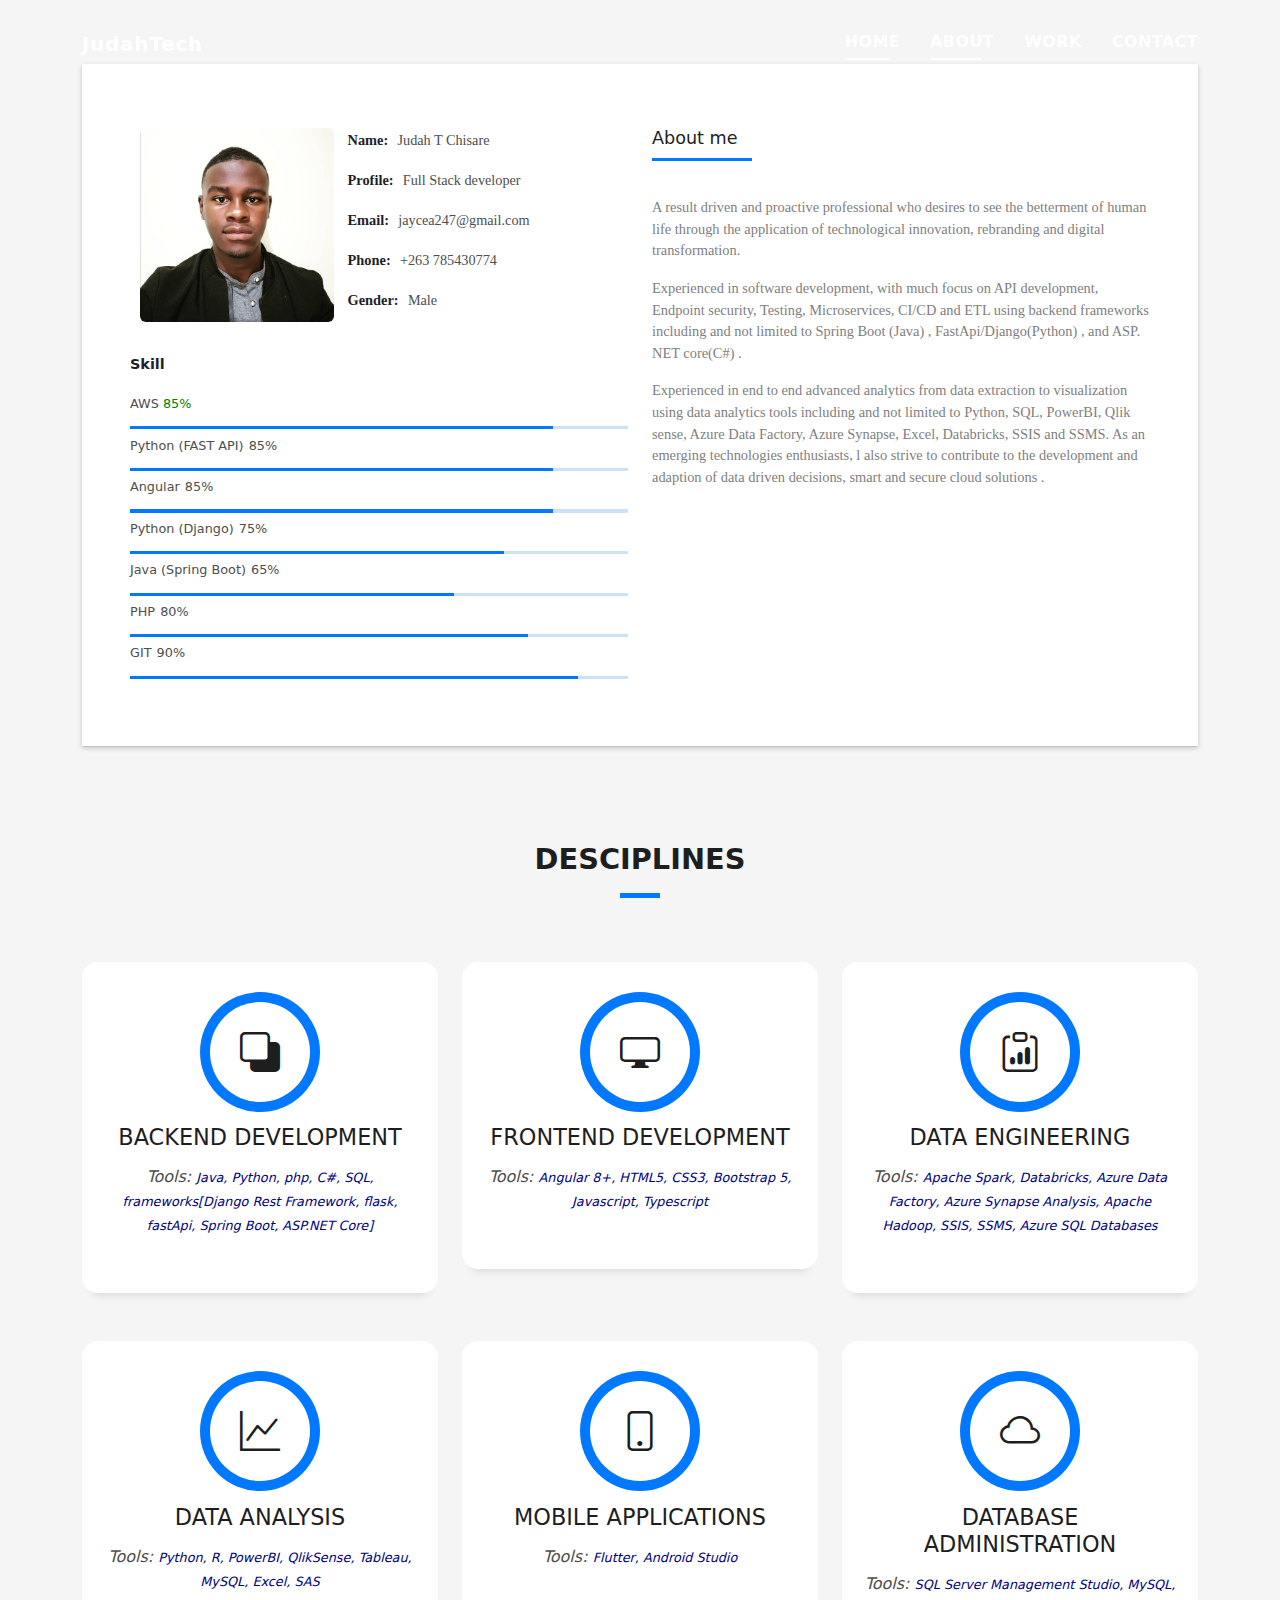
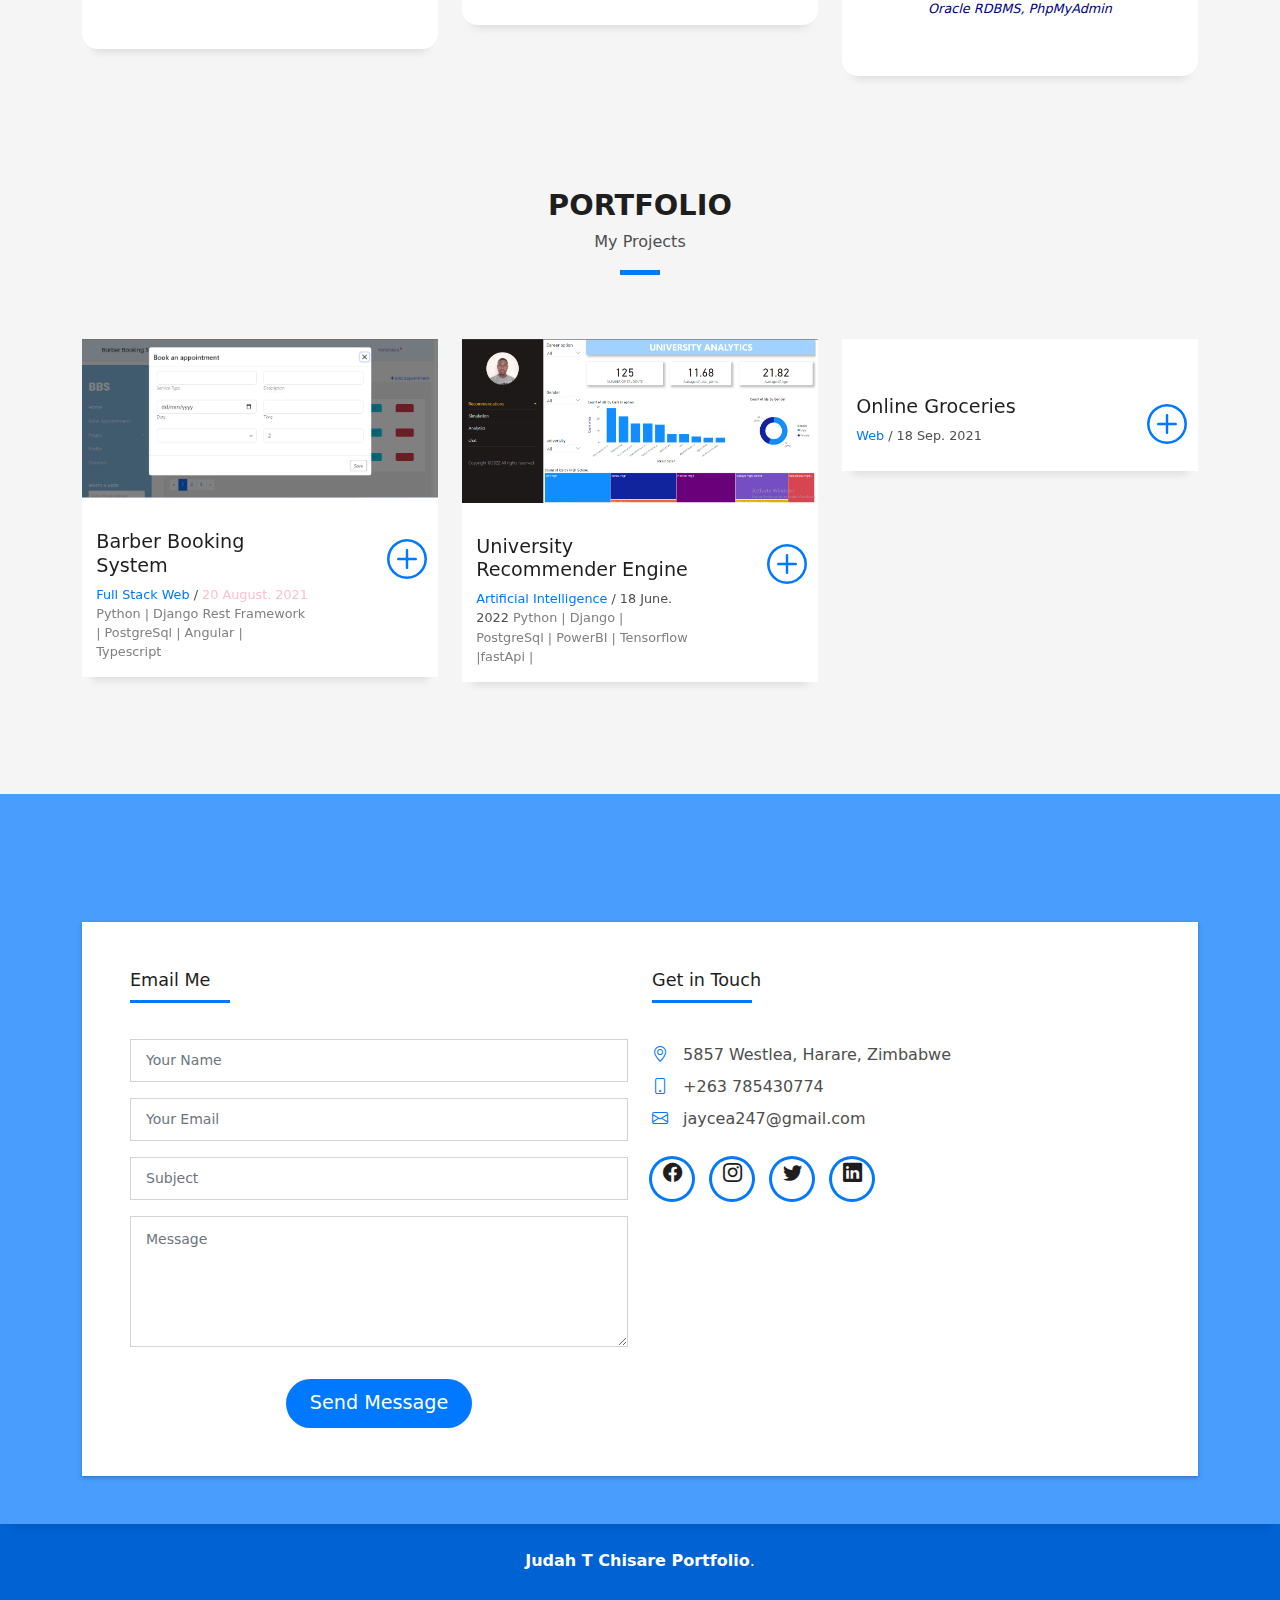
==== index.html @ 1e08be01 "fixed the font sizes" ====
<!DOCTYPE html>
<html lang="en">

<head>
  <meta charset="utf-8">
  <meta content="width=device-width, initial-scale=1.0" name="viewport">

  <title>JUDAH CHISARE DEV PORTFOLIO</title>
  <meta content="" name="description">
  <meta content="" name="keywords">

  <!-- Favicons -->
  <link href="assets/img/juloh.jpg" rel="icon">
  <link href="assets/img/juloh.jpg" rel="apple-touch-icon">

  <!-- Vendor CSS Files -->
  <link href="assets/vendor/bootstrap/css/bootstrap.min.css" rel="stylesheet">
  <link href="assets/vendor/bootstrap-icons/bootstrap-icons.css" rel="stylesheet">
  <link href="assets/vendor/glightbox/css/glightbox.min.css" rel="stylesheet">
  <link href="assets/vendor/swiper/swiper-bundle.min.css" rel="stylesheet">

  <!-- Template Main CSS File -->
  <link href="assets/css/style.css" rel="stylesheet">


</head>

<body>

  <!-- ======= Header ======= -->
  <header id="header" class="fixed-top">
    <div class="container d-flex align-items-center justify-content-between">

      <h3 class="logo"><a href="index.html" style="font-size:70%;">JudahTech</a></h3>
      <!-- Uncomment below if you prefer to use an image logo -->
      <!-- <a href="index.html" class="logo"><img src="assets/img/logo.png" alt="" class="img-fluid"></a>-->

      <nav id="navbar" class="navbar">
        <ul>
          <li><a class="nav-link scrollto active" href="#hero">Home</a></li>
          <li><a class="nav-link scrollto" href="#about">About</a></li>
          <li><a class="nav-link scrollto " href="#work">Work</a></li>
          <li><a class="nav-link scrollto" href="#contact">Contact</a></li>
        </ul>
        <i class="bi bi-list mobile-nav-toggle"></i>
      </nav><!-- .navbar -->

    </div>
  </header><!-- End Header -->

  <!-- ======= Hero Section ======= -->


  <main id="main">

    <!-- ======= About Section ======= -->
    <section id="about" class="about-mf sect-pt4 route">
      <div class="container">
        <div class="row">
          <div class="col-sm-12">
            <div class="box-shadow-full">
              <div class="row">
                <div class="col-md-6">
                  <div class="row">
                    <div class="col-sm-6 col-md-5">
                      <div class="about-img">
                        <img src="assets/img/juloh.jpg" class="img-fluid rounded b-shadow-a" alt="">
                      </div>
                    </div>
                    <div class="col-sm-6 col-md-7">
                      <div class="about-info" style="font-family: ui-serif">
                        <p><span class="title-s">Name: </span> <span class="contact-details">Judah T Chisare</span></p>
                        <p><span class="title-s">Profile: </span> <span class="contact-details">Full Stack
                            developer</span></p>
                        <p><span class="title-s">Email: </span> <span class="contact-details">jaycea247@gmail.com</span>
                        </p>
                        <p><span class="title-s">Phone: </span> <span class="contact-details">+263 785430774</span></p>
                        <p><span class="title-s">Gender: </span> <span class="contact-details">Male</span></p>
                      </div>
                    </div>
                  </div>
                  <div class="skill-mf">
                    <p class="title-s">Skill</p>
                    <span class="skills-text">AWS </span> <span class="pull-right skills-text" style="color: green;">
                      85%</span>
                    <div class="progress">

                      <div class="progress-bar" role="progressbar" style="width: 85%" aria-valuenow="85"
                        aria-valuemin="0" aria-valuemax="100"></div>
                    </div>
                    <span class="skills-text">Python (FAST API)</span> <span class=" pull-right skills-text">85%</span>
                    <div class="progress">
                      <div class="progress-bar" role="progressbar" style="width: 85%" aria-valuenow="85"
                        aria-valuemin="0" aria-valuemax="100"></div>
                    </div>


                    <span class="skills-text">Angular</span> <span class=" pull-right skills-text">85%</span>
                    <div class="progress">
                      <div class="progress-bar" role="progressbar" style="width: 85%" aria-valuenow="85"
                        aria-valuemin="0" aria-valuemax="100"></div>
                    </div>

                    <span class="skills-text">Python (Django)</span> <span class=" pull-right skills-text">75%</span>
                    <div class="progress">
                      <div class="progress-bar" role="progressbar" style="width: 75%" aria-valuenow="75"
                        aria-valuemin="0" aria-valuemax="100"></div>
                    </div>

                    <span class="skills-text">Java (Spring Boot)</span> <span class=" pull-right skills-text">65%</span>
                    <div class="progress">
                      <div class="progress-bar" role="progressbar" style="width: 65%" aria-valuenow="65"
                        aria-valuemin="0" aria-valuemax="100"></div>
                    </div>
                    <span class="skills-text">PHP</span> <span class=" pull-right skills-text">80%</span>
                    <div class="progress">
                      <div class="progress-bar" role="progressbar" style="width: 80%" aria-valuenow="80"
                        aria-valuemin="0" aria-valuemax="100"></div>
                    </div>
                    <span class="skills-text">GIT</span> <span class=" pull-right skills-text">90%</span>
                    <div class="progress">
                      <div class="progress-bar" role="progressbar" style="width: 90%" aria-valuenow="90"
                        aria-valuemin="0" aria-valuemax="100"></div>
                    </div>
                  </div>
                </div>
                <div class="col-md-6">
                  <div class="about-me pt-4 pt-md-0">
                    <div class="title-box-2">
                      <h5 class="title-left">
                        About me
                      </h5>
                    </div>
                    <p class="lead" style="font-family: ui-serif;font-size:90%;color:gray">
                      A result driven and proactive professional who desires to see the betterment of human life through
                      the application of technological innovation, rebranding and digital transformation.

                    </p>
                    <p class="lead" style="font-family: ui-serif;font-size:90%;color:gray">
                      Experienced in software development, with much focus on API development, Endpoint security,
                      Testing, Microservices, CI/CD and ETL using backend frameworks including and not limited
                      to Spring Boot (Java) , FastApi/Django(Python) , and ASP. NET core(C#) .

                    </p>
                    <p class="lead" style="font-family: ui-serif;font-size:90%;color:gray">
                      Experienced in end to end advanced analytics from data extraction to visualization using data
                      analytics tools including and not limited to Python, SQL, PowerBI, Qlik sense, Azure Data Factory,
                      Azure Synapse, Excel, Databricks, SSIS and SSMS.
                      As an emerging technologies enthusiasts, l also strive to contribute to the development and
                      adaption of data driven decisions, smart and secure cloud solutions .

                    </p>
                  </div>
                </div>
              </div>
            </div>
          </div>
        </div>
      </div>
    </section><!-- End About Section -->

    <!-- ======= Services Section ======= -->
    <section id="services" class="services-mf pt-5 route">
      <div class="container">
        <div class="row">
          <div class="col-sm-12">
            <div class="title-box text-center">
              <h3 class="title-a" style="font-size:180%">
                Desciplines
              </h3>
              <p class="subtitle-a">

              </p>
              <div class="line-mf"></div>
            </div>
          </div>
        </div>
        <div class="row">
          <div class="col-md-4">
            <div class="service-box">
              <div class="service-ico">
                <span class="ico-circle"><i class="bi bi-back"></i></span>
              </div>
              <div class="service-content">
                <h2 class="s-title">Backend Development</h2>
                <p class="s-description text-center">

                  <i>Tools: <span style="color:navy;font-size:80%">Java, Python, php, C#, SQL, frameworks[Django Rest
                      Framework, flask, fastApi, Spring Boot, ASP.NET Core]</span></i>
                </p>
              </div>
            </div>
          </div>
          <div class="col-md-4">
            <div class="service-box">
              <div class="service-ico">
                <span class="ico-circle"><i class="bi bi-display"></i></span>
              </div>
              <div class="service-content">
                <h2 class="s-title">Frontend Development</h2>
                <p class="s-description text-center">

                  <i>Tools: <span style="color:navy;font-size:80%">Angular 8+, HTML5, CSS3, Bootstrap 5, Javascript,
                      Typescript</span></i>
                </p>
              </div>
            </div>
          </div>
          <div class="col-md-4">
            <div class="service-box">
              <div class="service-ico">
                <span class="ico-circle"><i class="bi bi-clipboard-data"></i></span>
              </div>
              <div class="service-content">
                <h2 class="s-title">Data Engineering</h2>
                <p class="s-description text-center">
                  <i>Tools: <span style="color:navy;font-size:80%">Apache Spark, Databricks, Azure Data Factory, Azure
                      Synapse Analysis, Apache Hadoop, SSIS, SSMS, Azure SQL Databases</span></i>
                </p>
              </div>
            </div>
          </div>
          <div class="col-md-4">
            <div class="service-box">
              <div class="service-ico">
                <span class="ico-circle"><i class="bi bi-graph-up"></i></span>
              </div>
              <div class="service-content">
                <h2 class="s-title">Data Analysis</h2>
                <p class="s-description text-center">
                  <i>Tools: <span style="color:navy;font-size:80%">Python, R, PowerBI, QlikSense, Tableau, MySQL, Excel,
                      SAS </span></i>
                </p>
              </div>
            </div>
          </div>
          <div class="col-md-4">
            <div class="service-box">
              <div class="service-ico">
                <span class="ico-circle"><i class="bi bi-phone"></i></span>
              </div>
              <div class="service-content">
                <h2 class="s-title">Mobile Applications</h2>
                <p class="s-description text-center">

                  <i>Tools: <span style="color:navy;font-size:80%">Flutter, Android Studio</span></i>

                </p>
              </div>
            </div>
          </div>
          <div class="col-md-4">
            <div class="service-box">
              <div class="service-ico">
                <span class="ico-circle"><i class="bi bi-cloud"></i></span>
              </div>
              <div class="service-content">
                <h2 class="s-title">Database Administration</h2>
                <p class="s-description text-center">

                  <i>Tools: <span style="color:navy;font-size:80%">SQL Server Management Studio, MySQL, Oracle RDBMS,
                      PhpMyAdmin</span></i>

                </p>
              </div>
            </div>
          </div>
        </div>
      </div>
    </section><!-- End Services Section -->

    <!-- ======= Counter Section ======= -->
    <!-- ======= Portfolio Section ======= -->
    <section id="work" class="portfolio-mf sect-pt4 route">
      <div class="container">
        <div class="row">
          <div class="col-sm-12">
            <div class="title-box text-center">
              <h3 class="title-a" style="font-size:180%">
                Portfolio
              </h3>
              <p class="subtitle-a">
                My Projects
              </p>
              <div class="line-mf"></div>
            </div>
          </div>
        </div>
        <div class="row">
          <div class="col-md-4">
            <div class="work-box">
              <a href="assets/img/bbs1.PNG" data-gallery="portfolioGallery" class="portfolio-lightbox">
                <div class="work-img">
                  <img src="assets/img/bbs1.PNG" alt="" class="img-fluid">
                </div>
              </a>
              <div class="work-content">
                <div class="row">
                  <div class="col-sm-8">
                    <h4 class="w-title">Barber Booking System</h4>
                    <div class="w-more">
                      <span class="w-ctegory">Full Stack Web </span> / <span class="w-date" style="color:pink">20
                        August. 2021</span>
                    </div>

                    <div class="w-more">
                      <span class="w-ctegory" style="color:gray">Python | Django Rest Framework | PostgreSql | Angular |
                        Typescript</span>
                    </div>
                  </div>
                  <div class="col-sm-4">
                    <div class="w-like">
                      <a href="https://barberbooking-zw.herokuapp.com/customers/login"> <span
                          class="bi bi-plus-circle"></span></a>
                    </div>
                  </div>
                </div>
              </div>
            </div>
          </div>
          <div class="col-md-4">
            <div class="work-box">
              <a href="assets/img/one.PNG" data-gallery="portfolioGallery" class="portfolio-lightbox">
                <div class="work-img">
                  <img src="assets/img/one.PNG" alt="" class="img-fluid">
                </div>
              </a>
              <div class="work-content">
                <div class="row">
                  <div class="col-sm-8">
                    <h4 class="w-title">University Recommender Engine</h4>
                    <div class="w-more">
                      <span class="w-ctegory">Artificial Intelligence</span> / <span class="w-date">18 June. 2022</span>
                      <span class="w-ctegory" style="color:gray">Python | Django | PostgreSql | PowerBI | Tensorflow
                        |fastApi |</span>
                    </div>
                  </div>
                  <div class="col-sm-4">
                    <div class="w-like">
                      <a href=""> <span class="bi bi-plus-circle"></span></a>
                    </div>
                  </div>
                </div>
              </div>
            </div>
          </div>
          <div class="col-md-4">
            <div class="work-box">
              <a href="assets/img/" data-gallery="portfolioGallery" class="portfolio-lightbox">
                <div class="work-img">
                  <img src="assets/img/" alt="" class="img-fluid">
                </div>
              </a>
              <div class="work-content">
                <div class="row">
                  <div class="col-sm-8">
                    <h4 class="w-title">Online Groceries</h4>
                    <div class="w-more">
                      <span class="w-ctegory">Web </span> / <span class="w-date">18 Sep. 2021</span>
                    </div>
                  </div>
                  <div class="col-sm-4">
                    <div class="w-like">
                      <a href=""> <span class="bi bi-plus-circle"></span></a>
                    </div>
                  </div>
                </div>
              </div>
            </div>
          </div>

        </div>
      </div>
      </div>
      </div>

      </div>
      </div>
    </section><!-- End Portfolio Section -->

    <!-- ======= Testimonials Section ======= -->
    <!-- End testimonial item -->
    </div>
    <div class="swiper-pagination"></div>
    </div>

    <!-- <div id="testimonial-mf" class="owl-carousel owl-theme">

        </div> -->
    </div>
    </div>
    </div>
    </div><!-- End Testimonials Section -->

    <!-- ======= Blog Section ======= -->

    <!-- End Blog Section -->

    <!-- ======= Contact Section ======= -->
    <section id="contact" class="paralax-mf footer-paralax bg-image sect-mt4 route"
      style="background-image: url(assets/img/overlay-bg.jpg)">
      <div class="overlay-mf"></div>
      <div class="container">
        <div class="row">
          <div class="col-sm-12">
            <div class="contact-mf">
              <div id="contact" class="box-shadow-full">
                <div class="row">
                  <div class="col-md-6">
                    <div class="title-box-2">
                      <h5 class="title-left">
                        Email Me
                      </h5>
                    </div>
                    <div>
                      <form action="forms/contact.php" method="post" role="form" class="php-email-form">
                        <div class="row">
                          <div class="col-md-12 mb-3">
                            <div class="form-group">
                              <input type="text" name="name" class="form-control" id="name" placeholder="Your Name"
                                required>
                            </div>
                          </div>
                          <div class="col-md-12 mb-3">
                            <div class="form-group">
                              <input type="email" class="form-control" name="email" id="email" placeholder="Your Email"
                                required>
                            </div>
                          </div>
                          <div class="col-md-12 mb-3">
                            <div class="form-group">
                              <input type="text" class="form-control" name="subject" id="subject" placeholder="Subject"
                                required>
                            </div>
                          </div>
                          <div class="col-md-12">
                            <div class="form-group">
                              <textarea class="form-control" name="message" rows="5" placeholder="Message"
                                required></textarea>
                            </div>
                          </div>
                          <div class="col-md-12 text-center my-3">
                            <div class="loading">Loading</div>
                            <div class="error-message"></div>
                            <div class="sent-message">Your message has been sent. Thank you!</div>
                          </div>
                          <div class="col-md-12 text-center">
                            <button type="submit" class="button button-a button-big button-rouded">Send Message</button>
                          </div>
                        </div>
                      </form>
                    </div>
                  </div>
                  <div class="col-md-6">
                    <div class="title-box-2 pt-4 pt-md-0">
                      <h5 class="title-left">
                        Get in Touch
                      </h5>
                    </div>
                    <div class="more-info">
                      <p class="lead">

                      </p>
                      <ul class="list-ico">
                        <li><span class="bi bi-geo-alt"></span> 5857 Westlea, Harare, Zimbabwe</li>
                        <li><span class="bi bi-phone"></span> +263 785430774</li>
                        <li><span class="bi bi-envelope"></span> jaycea247@gmail.com</li>
                      </ul>
                    </div>
                    <div class="socials">
                      <ul>
                        <li><a href=""><span class="ico-circle"><i class="bi bi-facebook"></i></span></a></li>
                        <li><a href=""><span class="ico-circle"><i class="bi bi-instagram"></i></span></a></li>
                        <li><a href=""><span class="ico-circle"><i class="bi bi-twitter"></i></span></a></li>
                        <li><a href=""><span class="ico-circle"><i class="bi bi-linkedin"></i></span></a></li>
                      </ul>
                    </div>
                  </div>
                </div>
              </div>
            </div>
          </div>
        </div>
      </div>
    </section><!-- End Contact Section -->

  </main><!-- End #main -->

  <!-- ======= Footer ======= -->
  <footer>
    <div class="container">
      <div class="row">
        <div class="col-sm-12">
          <div class="copyright-box">
            <p class="copyright"> <strong>Judah T Chisare Portfolio</strong>.</p>

          </div>
        </div>
      </div>
    </div>
  </footer><!-- End  Footer -->

  <div id="preloader"></div>
  <a href="#" class="back-to-top d-flex align-items-center justify-content-center"><i
      class="bi bi-arrow-up-short"></i></a>

  <!-- Vendor JS Files -->
  <script src="assets/vendor/purecounter/purecounter_vanilla.js"></script>
  <script src="assets/vendor/bootstrap/js/bootstrap.bundle.min.js"></script>
  <script src="assets/vendor/glightbox/js/glightbox.min.js"></script>
  <script src="assets/vendor/swiper/swiper-bundle.min.js"></script>
  <script src="assets/vendor/typed.js/typed.min.js"></script>
  <script src="assets/vendor/php-email-form/validate.js"></script>

  <!-- Template Main JS File -->
  <script src="assets/js/main.js"></script>

</body>

</html>
---- assets/css/style.css ----
/**
* Template Name: DevFolio - v4.8.1
* Template URL: https://bootstrapmade.com/devfolio-bootstrap-portfolio-html-template/
* Author: BootstrapMade.com
* License: https://bootstrapmade.com/license/
*/

/*--------------------------------------------------------------
# General
--------------------------------------------------------------*/
body {
  background-color: #f5f5f5;
  color: #4e4e4e;
}

h1,
h2,
h3,
h4,
h5,
h6 {
  color: #1e1e1e;
}

a {
  color: #1e1e1e;
  text-decoration: none;
  transition: all 0.5s ease-in-out;
}

a:hover {
  color: #0078ff;
  text-decoration: none;
  transition: all 0.5s ease-in-out;
}

.p-r {
  position: relative;
}

.color-a {
  text-decoration: none;
  color: #0078ff;
}

.color-d {
  color: #f5f5f5;
}

.color-text-a {
  text-decoration: none;
  color: #4e4e4e;
}

.box-shadow,
.card-blog,
.work-box,
.service-box,
.paralax-mf {
  box-shadow: 0 13px 8px -10px rgba(0, 0, 0, 0.1);
}

.box-shadow-a,
.button:hover {
  text-decoration: none;
  box-shadow: 0 0 0 4px #cde1f8;
}

.display-5 {
  font-size: 2.5rem;
  font-weight: 300;
  line-height: 1.1;
}

.display-6 {
  font-size: 2rem;
  font-weight: 300;
  line-height: 1.1;
}

.avatar {
  width: 32px;
  height: 32px;
  margin-right: 4px;
  overflow: hidden;
}

.bg-image {
  background-repeat: no-repeat;
  background-attachment: fixed;
  background-size: cover;
  background-position: center center;
}

@media (max-width: 1024px) {
  .bg-image {
    background-attachment: scroll;
  }
}

.overlay-mf {
  background-color: #0078ff;
}

.overlay-mf {
  position: absolute;
  top: 0;
  left: 0px;
  padding: 0;
  height: 100%;
  width: 100%;
  opacity: 0.7;
}

.paralax-mf {
  position: relative;
  padding: 8rem 0;
}

.display-table {
  width: 100%;
  height: 100%;
  display: table;
}

.table-cell {
  display: table-cell;
  vertical-align: middle;
}

/*--/ Sections /--*/
.sect-4 {
  padding: 4rem 0;
}

.sect-pt4 {
  padding-top: 4rem;
}

.sect-mt4 {
  margin-top: 4rem;
}

/*--/ Title s /--*/
.title-s {
  font-weight: 600;
  color: rgb(31, 31, 41);
  font-size: 90%;
  margin-right: 2%;
}

.contact-details{
  font-size: 89%;
}

/*--/ Title A /--*/
.title-box {
  margin-bottom: 4rem;
}

.title-a {
  text-decoration: none;
  font-size: 3rem;
  font-weight: bold;
  text-transform: uppercase;
}

.subtitle-a {
  text-decoration: none;
  color: #4e4e4e;
}

.line-mf {
  width: 40px;
  height: 5px;
  background-color: #0078ff;
  margin: 0 auto;
}

/*--/ Title Left /--*/
.title-box-2 {
  margin-bottom: 3rem;
}

.title-left {
  font-size: 110%;
  position: relative;
}

.title-left:before {
  content: "";
  position: absolute;
  height: 3px;
  background-color: #0078ff;
  width: 100px;
  bottom: -12px;
}

/*------/ Box /------*/
.box-pl2 {
  padding-left: 2rem;
}

.box-shadow-full {
  padding: 3rem 1.25rem;
  position: relative;
  background-color: #fff;
  margin-bottom: 3rem;
  z-index: 2;
  box-shadow: 0 1px 1px 0 rgba(0, 0, 0, 0.06), 0 2px 5px 0 rgba(0, 0, 0, 0.2);
}

@media (min-width: 768px) {
  .box-shadow-full {
    padding: 3rem;
  }
}

/*------/ Socials /------*/
.socials {
  padding: 1.5rem 0;
}

.socials ul li {
  display: inline-block;
}

.socials .ico-circle {
  height: 40px;
  width: 40px;
  font-size: 1.2rem;
  border-radius: 50%;
  line-height: 1.6;
  margin: 0 15px 0 0;
  box-shadow: 0 0 0 3px #0078ff;
  transition: all 500ms ease;
}

.socials .ico-circle:hover {
  background-color: #0078ff;
  color: #fff;
  box-shadow: 0 0 0 3px #cde1f8;
  transition: all 500ms ease;
}

/*------/ Ul resect /------*/
.ul-resect,
.widget-tags ul,
.widget-sidebar .list-sidebar,
.box-comments .list-comments,
.blog-wrapper .post-meta ul,
.list-ico,
.socials ul {
  list-style: none;
  padding-left: 0;
  margin-bottom: 0;
}

.list-ico {
  line-height: 2;
}

.list-ico span {
  color: #0078ff;
  margin-right: 10px;
}

/*------/ Ico Circle /------*/
.ico-circle {
  height: 100px;
  width: 100px;
  font-size: 2rem;
  border-radius: 50%;
  line-height: 1.55;
  margin: 0 auto;
  text-align: center;
  box-shadow: 0 0 0 10px #0078ff;
  display: block;
}

/*------/ Owl Carousel /------*/
.owl-theme .owl-dots {
  text-align: center;
  margin-top: 18px;
}

.owl-theme .owl-dots .owl-dot {
  display: inline-block;
}

.owl-theme .owl-dots .owl-dot span {
  width: 18px;
  height: 7px;
  margin: 5px 5px;
  background: #cde1f8;
  border: 0px solid #cde1f8;
  display: block;
  transition: all 0.6s ease-in-out;
  cursor: pointer;
}

.owl-theme .owl-dots .owl-dot:hover span {
  background-color: #cde1f8;
}

.owl-theme .owl-dots .owl-dot.active span {
  background-color: #1B1B1B;
  width: 25px;
}

/*--/ Scrolltop s /--*/
.scrolltop-mf {
  position: relative;
  display: none;
}

.scrolltop-mf span {
  z-index: 999;
  position: fixed;
  width: 42px;
  height: 42px;
  background-color: #0078ff;
  opacity: 0.7;
  font-size: 1.6rem;
  line-height: 1.5;
  text-align: center;
  color: #fff;
  top: auto;
  left: auto;
  right: 30px;
  bottom: 50px;
  cursor: pointer;
  border-radius: 50%;
}

/*--------------------------------------------------------------
# Back to top button
--------------------------------------------------------------*/
.back-to-top {
  position: fixed;
  visibility: hidden;
  opacity: 0;
  right: 15px;
  bottom: 15px;
  z-index: 996;
  background: #0078ff;
  width: 40px;
  height: 40px;
  border-radius: 50px;
  transition: all 0.4s;
}

.back-to-top i {
  font-size: 28px;
  color: #fff;
  line-height: 0;
}

.back-to-top:hover {
  background: #298eff;
  color: #fff;
}

.back-to-top.active {
  visibility: visible;
  opacity: 1;
}

/*------/ Prelaoder /------*/
#preloader {
  position: fixed;
  top: 0;
  left: 0;
  right: 0;
  bottom: 0;
  z-index: 9999;
  overflow: hidden;
  background: #fff;
}

#preloader:before {
  content: "";
  position: fixed;
  top: calc(50% - 30px);
  left: calc(50% - 30px);
  border: 6px solid #f2f2f2;
  border-top: 6px solid #0078ff;
  border-radius: 50%;
  width: 60px;
  height: 60px;
  -webkit-animation: animate-preloader 1s linear infinite;
  animation: animate-preloader 1s linear infinite;
}

@-webkit-keyframes animate-preloader {
  0% {
    transform: rotate(0deg);
  }

  100% {
    transform: rotate(360deg);
  }
}

@keyframes animate-preloader {
  0% {
    transform: rotate(0deg);
  }

  100% {
    transform: rotate(360deg);
  }
}

/*------/ Button /------*/
.button {
  display: inline-block;
  padding: 0.3rem 0.6rem;
  text-align: center;
  vertical-align: middle;
  -webkit-user-select: none;
  -moz-user-select: none;
  user-select: none;
  font-size: 1rem;
  border-radius: 0.3rem;
  border: 1px solid transparent;
  transition: all 500ms ease;
  cursor: pointer;
}

.button:focus {
  outline: 0;
}

.button:hover {
  background-color: #0062d3;
  color: #fff;
  transition: all 500ms ease;
}

.button-a {
  text-decoration: none;
  background-color: #0078ff;
  color: #fff;
  border-color: #cde1f8;
}

.button-big {
  padding: 0.9rem 2.3rem;
  font-size: 1.2rem;
}

.button-rouded {
  border-radius: 5rem;
}

.btn-lg {
  padding: 0.5rem 1rem;
  font-size: 1.25rem;
  line-height: 1.5;
  border-radius: 0.3rem;
}

/*--------------------------------------------------------------
# Header
--------------------------------------------------------------*/
#header {
  transition: all 0.5s;
  z-index: 997;
  padding: 20px 0;
}

#header .logo {
  font-size: 28px;
  margin: 0;
  padding: 0;
  font-weight: 600;
  letter-spacing: 1px;
}

#header .logo a {
  color: #fff;
}

#header .logo img {
  max-height: 40px;
}

#header.header-scrolled {
  background: rgba(0, 0, 0, 0.9);
  padding: 12px 0;
}

/*--------------------------------------------------------------
# Navigation Menu
--------------------------------------------------------------*/
/**
* Desktop Navigation 
*/
.navbar {
  padding: 0;
}

.navbar ul {
  margin: 0;
  padding: 0;
  display: flex;
  list-style: none;
  align-items: center;
}

.navbar li {
  position: relative;
}

.navbar>ul>li {
  white-space: nowrap;
  padding: 10px 0 10px 30px;
}

.navbar a,
.navbar a:focus {
  display: flex;
  align-items: center;
  justify-content: space-between;
  color: #fff;
  font-size: 16px;
  font-weight: 600;
  padding: 0;
  white-space: nowrap;
  transition: 0.3s;
  letter-spacing: 0.4px;
  position: relative;
  text-transform: uppercase;
}

.navbar a i,
.navbar a:focus i {
  font-size: 12px;
  line-height: 0;
  margin-left: 5px;
}

.navbar>ul>li>a:before {
  content: "";
  position: absolute;
  width: 100%;
  height: 2px;
  bottom: -6px;
  left: 0;
  width: 0;
  background-color: #fff;
  visibility: hidden;
  transition: all 0.3s ease-in-out 0s;
}

.navbar a:hover:before,
.navbar li:hover>a:before,
.navbar .active:before {
  visibility: visible;
  width: 80%;
}

.navbar a:hover,
.navbar .active,
.navbar .active:focus,
.navbar li:hover>a {
  color: #fff;
}

.navbar .dropdown ul {
  display: block;
  position: absolute;
  left: 30px;
  top: calc(100% + 30px);
  margin: 0;
  padding: 10px 0;
  z-index: 99;
  opacity: 0;
  visibility: hidden;
  background: #fff;
  box-shadow: 0px 0px 30px rgba(127, 137, 161, 0.25);
  transition: 0.3s;
}

.navbar .dropdown ul li {
  min-width: 200px;
}

.navbar .dropdown ul a {
  padding: 10px 20px;
  font-size: 14px;
  text-transform: none;
  color: #4e4e4e;
}

.navbar .dropdown ul a i {
  font-size: 12px;
}

.navbar .dropdown ul a:hover,
.navbar .dropdown ul .active:hover,
.navbar .dropdown ul li:hover>a {
  color: #0078ff;
}

.navbar .dropdown:hover>ul {
  opacity: 1;
  top: 100%;
  visibility: visible;
}

.navbar .dropdown .dropdown ul {
  top: 0;
  left: calc(100% - 30px);
  visibility: hidden;
}

.navbar .dropdown .dropdown:hover>ul {
  opacity: 1;
  top: 0;
  left: 100%;
  visibility: visible;
}

@media (max-width: 1366px) {
  .navbar .dropdown .dropdown ul {
    left: -90%;
  }

  .navbar .dropdown .dropdown:hover>ul {
    left: -100%;
  }
}

/**
* Mobile Navigation 
*/
.mobile-nav-toggle {
  color: #fff;
  font-size: 28px;
  cursor: pointer;
  display: none;
  line-height: 0;
  transition: 0.5s;
}

@media (max-width: 991px) {
  .mobile-nav-toggle {
    display: block;
  }

  .navbar ul {
    display: none;
  }
}

.navbar-mobile {
  position: fixed;
  overflow: hidden;
  top: 0;
  right: 0;
  left: 0;
  bottom: 0;
  background: rgba(78, 78, 78, 0.9);
  transition: 0.3s;
  z-index: 999;
}

.navbar-mobile .mobile-nav-toggle {
  position: absolute;
  top: 15px;
  right: 15px;
}

.navbar-mobile ul {
  display: block;
  position: absolute;
  top: 55px;
  right: 15px;
  bottom: 15px;
  left: 15px;
  padding: 10px 0;
  background-color: #fff;
  overflow-y: auto;
  transition: 0.3s;
}

.navbar-mobile>ul>li {
  padding: 0;
}

.navbar-mobile a:hover:before,
.navbar-mobile li:hover>a:before,
.navbar-mobile .active:before {
  visibility: hidden;
}

.navbar-mobile a,
.navbar-mobile a:focus {
  padding: 10px 20px;
  font-size: 15px;
  color: #4e4e4e;
}

.navbar-mobile a:hover,
.navbar-mobile .active,
.navbar-mobile li:hover>a {
  color: #0078ff;
}

.navbar-mobile .getstarted,
.navbar-mobile .getstarted:focus {
  margin: 15px;
}

.navbar-mobile .dropdown ul {
  position: static;
  display: none;
  margin: 10px 20px;
  padding: 10px 0;
  z-index: 99;
  opacity: 1;
  visibility: visible;
  background: #fff;
  box-shadow: 0px 0px 30px rgba(127, 137, 161, 0.25);
}

.navbar-mobile .dropdown ul li {
  min-width: 200px;
}

.navbar-mobile .dropdown ul a {
  padding: 10px 20px;
}

.navbar-mobile .dropdown ul a i {
  font-size: 12px;
}

.navbar-mobile .dropdown ul a:hover,
.navbar-mobile .dropdown ul .active:hover,
.navbar-mobile .dropdown ul li:hover>a {
  color: #0078ff;
}

.navbar-mobile .dropdown>.dropdown-active {
  display: block;
}

/*--------------------------------------------------------------
# Hero Section
--------------------------------------------------------------*/
.hero {
  height: 100vh;
  position: relative;
  color: #fff;
}

.hero .hero-content {
  text-align: center;
  position: absolute;
}

.hero .overlay-itro {
  background-color: rgba(0, 0, 0, 0.6);
  position: absolute;
  top: 0;
  left: 0px;
  padding: 0;
  height: 100%;
  width: 100%;
  opacity: 0.9;
}

.hero .hero-title {
  color: #fff;
  font-weight: 600;
  font-size: 3rem;
}

@media (min-width: 768px) {
  .hero .hero-title {
    font-size: 4.5rem;
  }
}

.hero .hero-subtitle {
  font-size: 1.5rem;
  font-weight: 600;
}

@media (min-width: 768px) {
  .hero .hero-subtitle {
    font-size: 2.5rem;
  }
}

.hero .text-slider-items {
  display: none;
}

.hero-single {
  height: 350px;
}

.hero-single .hero-content {
  margin-top: 30px;
}

.hero-single .hero-title {
  text-transform: uppercase;
  font-size: 3rem;
}

@media (min-width: 768px) {
  .hero-single .hero-title {
    font-size: 3.5rem;
  }
}

.hero-single .breadcrumb {
  background-color: transparent;
  color: #0078ff;
}

.hero-single .breadcrumb .breadcrumb-item:before {
  color: #cde1f8;
}

.hero-single .breadcrumb .breadcrumb-item.active {
  color: #cde1f8;
}

.hero-single .breadcrumb a {
  color: #fff;
}

/*--------------------------------------------------------------
# About
--------------------------------------------------------------*/
.about-mf .box-shadow-full {
  padding-top: 4rem;
  padding-bottom: 4rem;
}

.about-mf .about-img {
  margin-bottom: 2rem;
}

.about-mf .about-img img {
  margin-left: 10px;
}

@media (min-width: 767px) {
  .about-mf .box-pl2 {
    margin-top: 3rem;
    padding-left: 0rem;
  }
}

.skill-mf span {
  color: #4e4e4e;
}

.skill-mf .progress {
  background-color: #cde1f8;
  margin: 0.7rem 0 0.2rem 0;
  border-radius: 0;
  height: 0.2rem;
}

.skill-mf .progress .progress-bar {
  height: 0.7rem;
  background-color: #0078ff;
}

.skills-text{
  font-size: 80%;
}

/*--------------------------------------------------------------
# Services
--------------------------------------------------------------*/
.service-box {
  background-color: #fff;
  padding: 2.5rem 1.3rem;
  border-radius: 1rem;
  margin-bottom: 3rem;
  text-align: center;
}

.service-box:hover .ico-circle {
  transition: all 500ms ease;
  color: #fff;
  background-color: #0078ff;
  box-shadow: 0 0 0 10px #cde1f8;
}

.service-box .service-ico {
  margin-bottom: 1rem;
  color: #1e1e1e;
}

.service-box .ico-circle {
  transition: all 500ms ease;
  display: inline-flex;
  align-items: center;
  justify-content: center;
}

.service-box .ico-circle i {
  line-height: 0;
  font-size: 40px;
}

.service-box .s-title {
  font-size: 1.4rem;
  text-transform: uppercase;
  text-align: center;
  padding: 0.4rem 0;
}

.service-box .s-description {
  color: #4e4e4e;
}

/*--------------------------------------------------------------
# Counter
--------------------------------------------------------------*/
.counter-box {
  color: #fff;
  text-align: center;
}

@media (min-width: 577px) {
  .counter-box {
    margin-bottom: 1.8rem;
  }
}

.counter-ico {
  margin-bottom: 1rem;
}

.counter-ico .ico-circle {
  height: 60px;
  width: 60px;
  line-height: 1.5;
  box-shadow: 0 0 0 10px #cde1f8;
}

.counter-num .counter {
  font-size: 2rem;
  margin-bottom: 0;
}

/*--------------------------------------------------------------
# Portfolio
--------------------------------------------------------------*/
.work-box {
  margin-bottom: 3rem;
  -webkit-backface-visibility: hidden;
  backface-visibility: hidden;
  background-color: #fff;
}

.work-box:hover img {
  transform: scale(1.3);
}

.work-img {
  display: block;
  overflow: hidden;
}

.work-img img {
  transition: all 1s;
}

.work-content {
  padding: 2rem 3% 1rem 4%;
}

.work-content .w-more {
  color: #4e4e4e;
  font-size: 0.8rem;
}

.work-content .w-more .w-ctegory {
  color: #0078ff;
}

.work-content .w-like {
  font-size: 2.5rem;
  color: #0078ff;
  float: right;
}

.work-content .w-like a {
  color: #0078ff;
}

.work-content .w-like .num-like {
  font-size: 0.7rem;
}

.w-title {
  font-size: 1.2rem;
}

/*--------------------------------------------------------------
# Portfolio Details
--------------------------------------------------------------*/
.portfolio-details {
  padding-top: 40px;
}

.portfolio-details .portfolio-details-slider img {
  width: 100%;
}

.portfolio-details .portfolio-details-slider .swiper-pagination {
  margin-top: 20px;
  position: relative;
}

.portfolio-details .portfolio-details-slider .swiper-pagination .swiper-pagination-bullet {
  width: 12px;
  height: 12px;
  background-color: #fff;
  opacity: 1;
  border: 1px solid #0078ff;
}

.portfolio-details .portfolio-details-slider .swiper-pagination .swiper-pagination-bullet-active {
  background-color: #0078ff;
}

.portfolio-details .portfolio-info {
  padding: 30px;
  box-shadow: 0px 0 30px rgba(78, 78, 78, 0.08);
}

.portfolio-details .portfolio-info h3 {
  font-size: 22px;
  font-weight: 700;
  margin-bottom: 20px;
  padding-bottom: 20px;
  border-bottom: 1px solid #eee;
}

.portfolio-details .portfolio-info ul {
  list-style: none;
  padding: 0;
  font-size: 15px;
}

.portfolio-details .portfolio-info ul li+li {
  margin-top: 10px;
}

.portfolio-details .portfolio-description {
  padding-top: 30px;
}

.portfolio-details .portfolio-description h2 {
  font-size: 26px;
  font-weight: 700;
  margin-bottom: 20px;
}

.portfolio-details .portfolio-description p {
  padding: 0;
}

/*--------------------------------------------------------------
# Testimonials
--------------------------------------------------------------*/
.testimonial-box {
  color: #fff;
  text-align: center;
}

.testimonial-box .author-test {
  margin-top: 1rem;
}

.testimonial-box .author-test img {
  margin: 0 auto;
}

.testimonial-box .author {
  color: #fff;
  text-transform: uppercase;
  font-weight: 600;
  margin: 1rem 0;
  display: block;
  font-size: 1.4rem;
}

.testimonial-box .comit {
  font-size: 2rem;
  color: #0078ff;
  background-color: #fff;
  width: 52px;
  height: 52px;
  display: block;
  margin: 0 auto;
  border-radius: 50%;
  line-height: 1.6;
}

@media (min-width: 768px) {
  .testimonial-box .description {
    padding: 0 5rem;
  }
}

@media (min-width: 992px) {
  .testimonial-box .description {
    padding: 0 8rem;
  }
}

@media (min-width: 1200px) {
  .testimonial-box .description {
    padding: 0 13rem;
  }
}

.swiper-pagination {
  margin-top: 20px;
  position: relative;
}

.swiper-pagination .swiper-pagination-bullet {
  width: 12px;
  height: 12px;
  background-color: rgba(255, 255, 255, 0.4);
  opacity: 1;
}

.swiper-pagination .swiper-pagination-bullet-active {
  background-color: #fff;
}

/*--------------------------------------------------------------
# Contact
--------------------------------------------------------------*/
.footer-paralax {
  padding: 4rem 0 0 0;
}

.contact-mf {
  margin-top: 4rem;
}

@media (min-width: 767px) {
  .contact-mf .box-pl2 {
    margin-top: 3rem;
    padding-left: 0rem;
  }
}

.php-email-form .error-message {
  display: none;
  color: #fff;
  background: #ed3c0d;
  text-align: center;
  padding: 15px;
  font-weight: 600;
}

.php-email-form .sent-message {
  display: none;
  color: #fff;
  background: #18d26e;
  text-align: center;
  padding: 15px;
  font-weight: 600;
}

.php-email-form .loading {
  display: none;
  background: #fff;
  text-align: center;
  padding: 15px;
}

.php-email-form .loading:before {
  content: "";
  display: inline-block;
  border-radius: 50%;
  width: 24px;
  height: 24px;
  margin: 0 10px -6px 0;
  border: 3px solid #18d26e;
  border-top-color: #eee;
  -webkit-animation: animate-loading 1s linear infinite;
  animation: animate-loading 1s linear infinite;
}

.php-email-form input,
.php-email-form textarea {
  border-radius: 0;
  box-shadow: none;
  font-size: 14px;
}

.php-email-form input:focus,
.php-email-form textarea:focus {
  border-color: #0078ff;
}

.php-email-form input {
  padding: 10px 15px;
}

.php-email-form textarea {
  padding: 12px 15px;
  margin-bottom: 0;
}

.php-email-form button[type=submit] {
  background: #0078ff;
  border: 0;
  padding: 10px 24px;
  color: #fff;
  transition: 0.4s;
}

.php-email-form button[type=submit]:hover {
  background: #3393ff;
}

@-webkit-keyframes animate-loading {
  0% {
    transform: rotate(0deg);
  }

  100% {
    transform: rotate(360deg);
  }
}

@keyframes animate-loading {
  0% {
    transform: rotate(0deg);
  }

  100% {
    transform: rotate(360deg);
  }
}

/*--------------------------------------------------------------
# Blog
--------------------------------------------------------------*/
@media (min-width: 767px) {
  .card-blog {
    margin-bottom: 3rem;
  }
}

.card-blog .card-body {
  position: relative;
}

.card-blog .card-category-box {
  position: absolute;
  text-align: center;
  top: -16px;
  left: 15px;
  right: 15px;
  line-height: 25px;
  overflow: hidden;
}

.card-blog .card-category {
  display: inline-block;
  color: #fff;
  padding: 0 15px 5px;
  overflow: hidden;
  background-color: #0078ff;
  border-radius: 4px;
}

.card-blog .card-category .category {
  color: #fff;
  display: inline-block;
  text-transform: uppercase;
  font-size: 0.7rem;
  letter-spacing: 0.1px;
  margin-bottom: 0;
}

.card-blog .card-title {
  font-size: 1.3rem;
  margin-top: 0.6rem;
}

.card-blog .card-description {
  color: #4e4e4e;
}

.card-blog .post-author {
  display: inline-block;
}

.card-blog .post-date {
  color: #4e4e4e;
  display: inline-block;
  float: right;
}

/*--------------------------------------------------------------
# Blog Single
--------------------------------------------------------------*/
.post-box,
.form-comments,
.box-comments,
.widget-sidebar {
  padding: 2rem;
  background-color: #fff;
  margin-bottom: 3rem;
}

@media (min-width: 768px) {

  .post-box,
  .form-comments,
  .box-comments,
  .widget-sidebar {
    padding: 3rem;
  }
}

.blog-wrapper .article-title {
  font-size: 1.5rem;
}

@media (min-width: 768px) {
  .blog-wrapper .article-title {
    font-size: 1.9rem;
  }
}

.blog-wrapper .post-meta {
  margin: 1rem 0;
}

.blog-wrapper .post-meta ul {
  border-left: 4px solid #0078ff;
  margin-top: 1rem;
}

.blog-wrapper .post-meta ul li {
  display: inline-block;
  margin-left: 15px;
}

.blog-wrapper .post-meta ul a {
  color: #0078ff;
}

.blog-wrapper .post-meta ul span {
  color: #1e1e1e;
}

.blog-wrapper .blockquote {
  border-left: 4px solid #0078ff;
  padding: 18px;
  font-style: italic;
}

/*------/ Comments /------*/
.box-comments .list-comments li {
  padding-bottom: 40px;
}

.box-comments .list-comments .comment-avatar {
  display: table-cell;
  vertical-align: top;
}

.box-comments .list-comments .comment-avatar img {
  width: 80px;
  height: 80px;
}

.box-comments .list-comments .comment-author {
  font-size: 1.3rem;
}

@media (min-width: 768px) {
  .box-comments .list-comments .comment-author {
    font-size: 1.5rem;
  }
}

.box-comments .list-comments .comment-details {
  display: table-cell;
  vertical-align: top;
  padding-left: 25px;
}

.box-comments .list-comments a {
  color: #0078ff;
}

.box-comments .list-comments span {
  color: #1e1e1e;
  font-style: italic;
}

.box-comments .comment-children {
  margin-left: 40px;
}

/*------/ Sidebar /------*/
.widget-sidebar .sidebar-title {
  font-size: 1.6rem;
  font-weight: 600;
  border-left: 5px solid #0078ff;
  padding-left: 15px;
  text-transform: uppercase;
  margin-bottom: 1.5rem;
}

.widget-sidebar .list-sidebar li {
  position: relative;
  padding: 6px 0 6px 24px;
}

.widget-sidebar .list-sidebar li:before {
  position: absolute;
  content: "";
  width: 10px;
  height: 1px;
  left: 0;
  background-color: #0078ff;
  top: 20px;
}

.sidebar-search input {
  background-color: #fff;
  border-radius: 0;
  transition: all 0.5s ease-in-out;
}

.sidebar-search .btn-search {
  background-color: #0078ff;
  border-color: #0078ff;
  border-radius: 0;
  padding-left: 20px;
  padding-right: 20px;
}

.widget-tags ul li {
  display: inline-block;
  background-color: #0078ff;
  padding: 0.2rem 0.6rem;
  margin-bottom: 0.5rem;
  border-radius: 15px;
}

.widget-tags ul li a {
  color: #fff;
}

/*--------------------------------------------------------------
# Footer
--------------------------------------------------------------*/
footer {
  text-align: center;
  color: #fff;
  padding: 25px 0;
  background: #0062d3;
}

footer .copyright {
  margin-bottom: 0.3rem;
}

footer .credits {
  margin-bottom: 0;
}

footer .credits a {
  color: #fff;
}
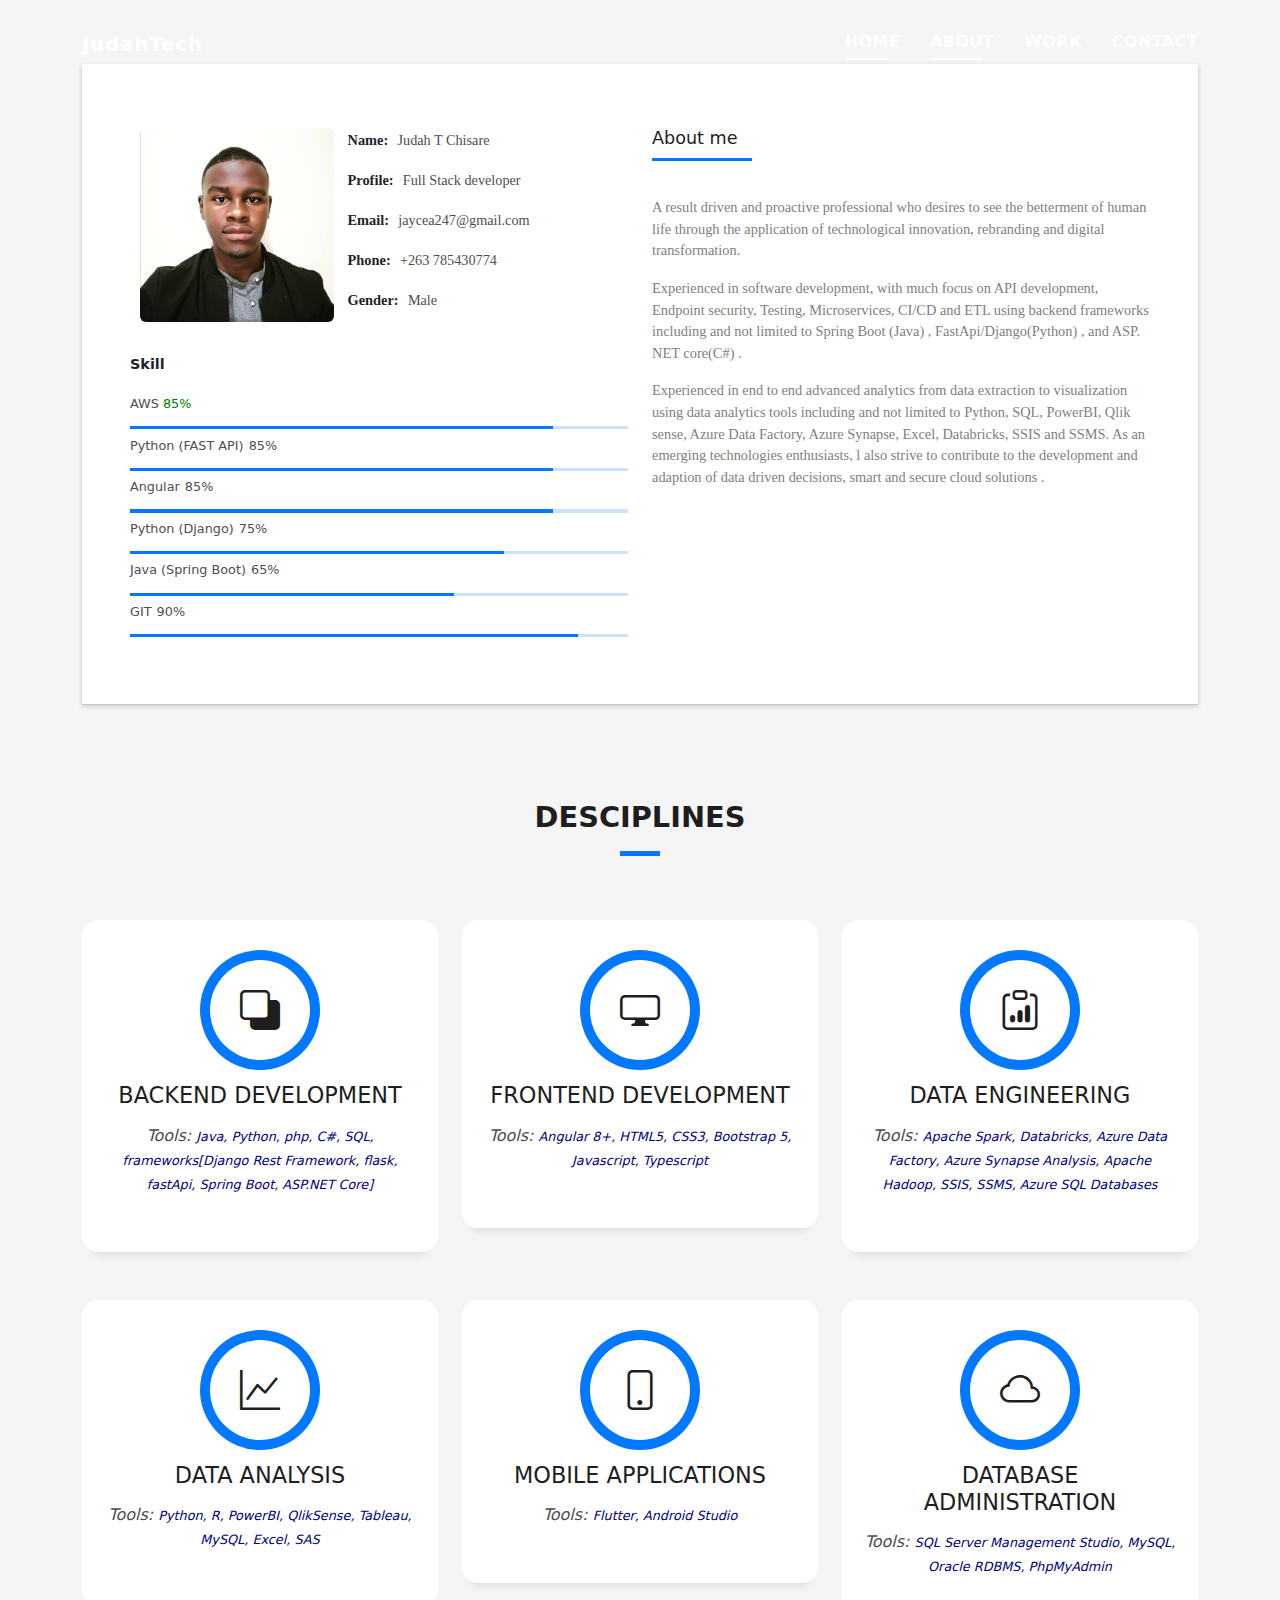
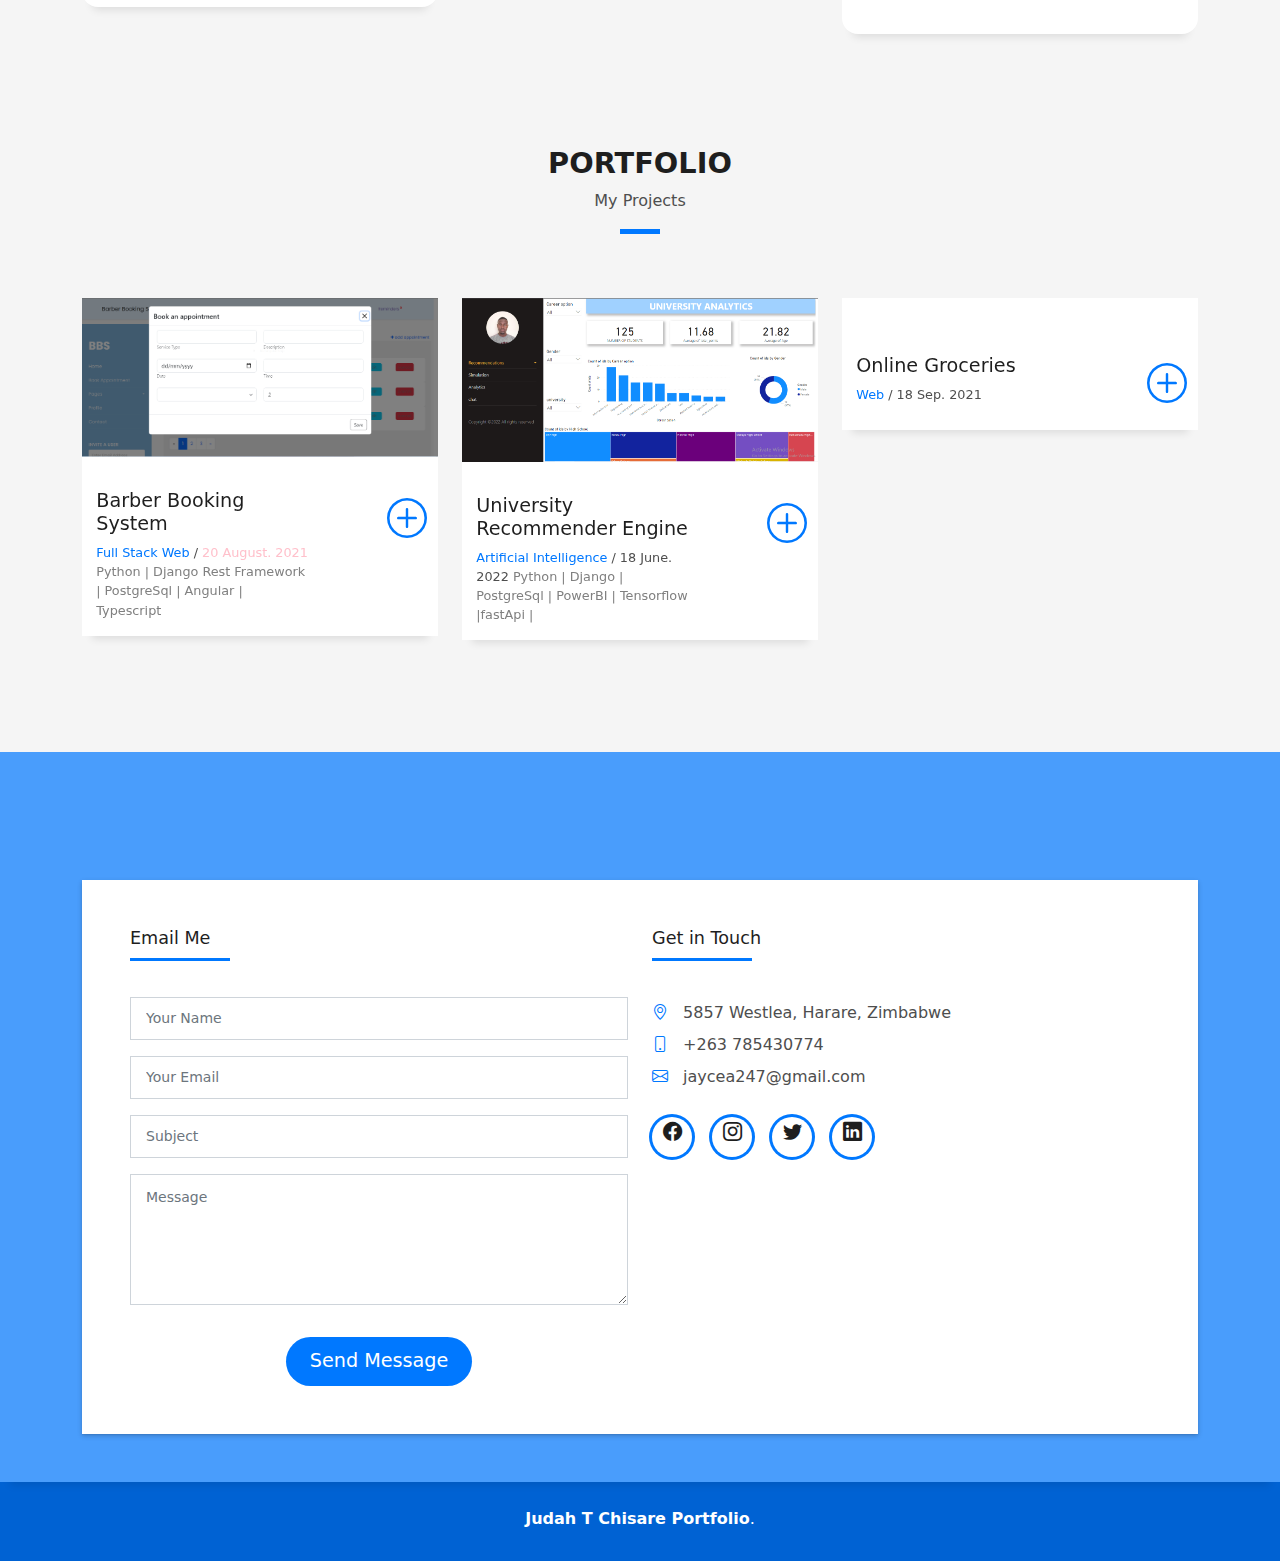
==== commit eb42a589: "fixed the font sizes" ====
--- a/index.html
+++ b/index.html
@@ -112,11 +112,7 @@
                       <div class="progress-bar" role="progressbar" style="width: 65%" aria-valuenow="65"
                         aria-valuemin="0" aria-valuemax="100"></div>
                     </div>
-                    <span class="skills-text">PHP</span> <span class=" pull-right skills-text">80%</span>
-                    <div class="progress">
-                      <div class="progress-bar" role="progressbar" style="width: 80%" aria-valuenow="80"
-                        aria-valuemin="0" aria-valuemax="100"></div>
-                    </div>
+
                     <span class="skills-text">GIT</span> <span class=" pull-right skills-text">90%</span>
                     <div class="progress">
                       <div class="progress-bar" role="progressbar" style="width: 90%" aria-valuenow="90"
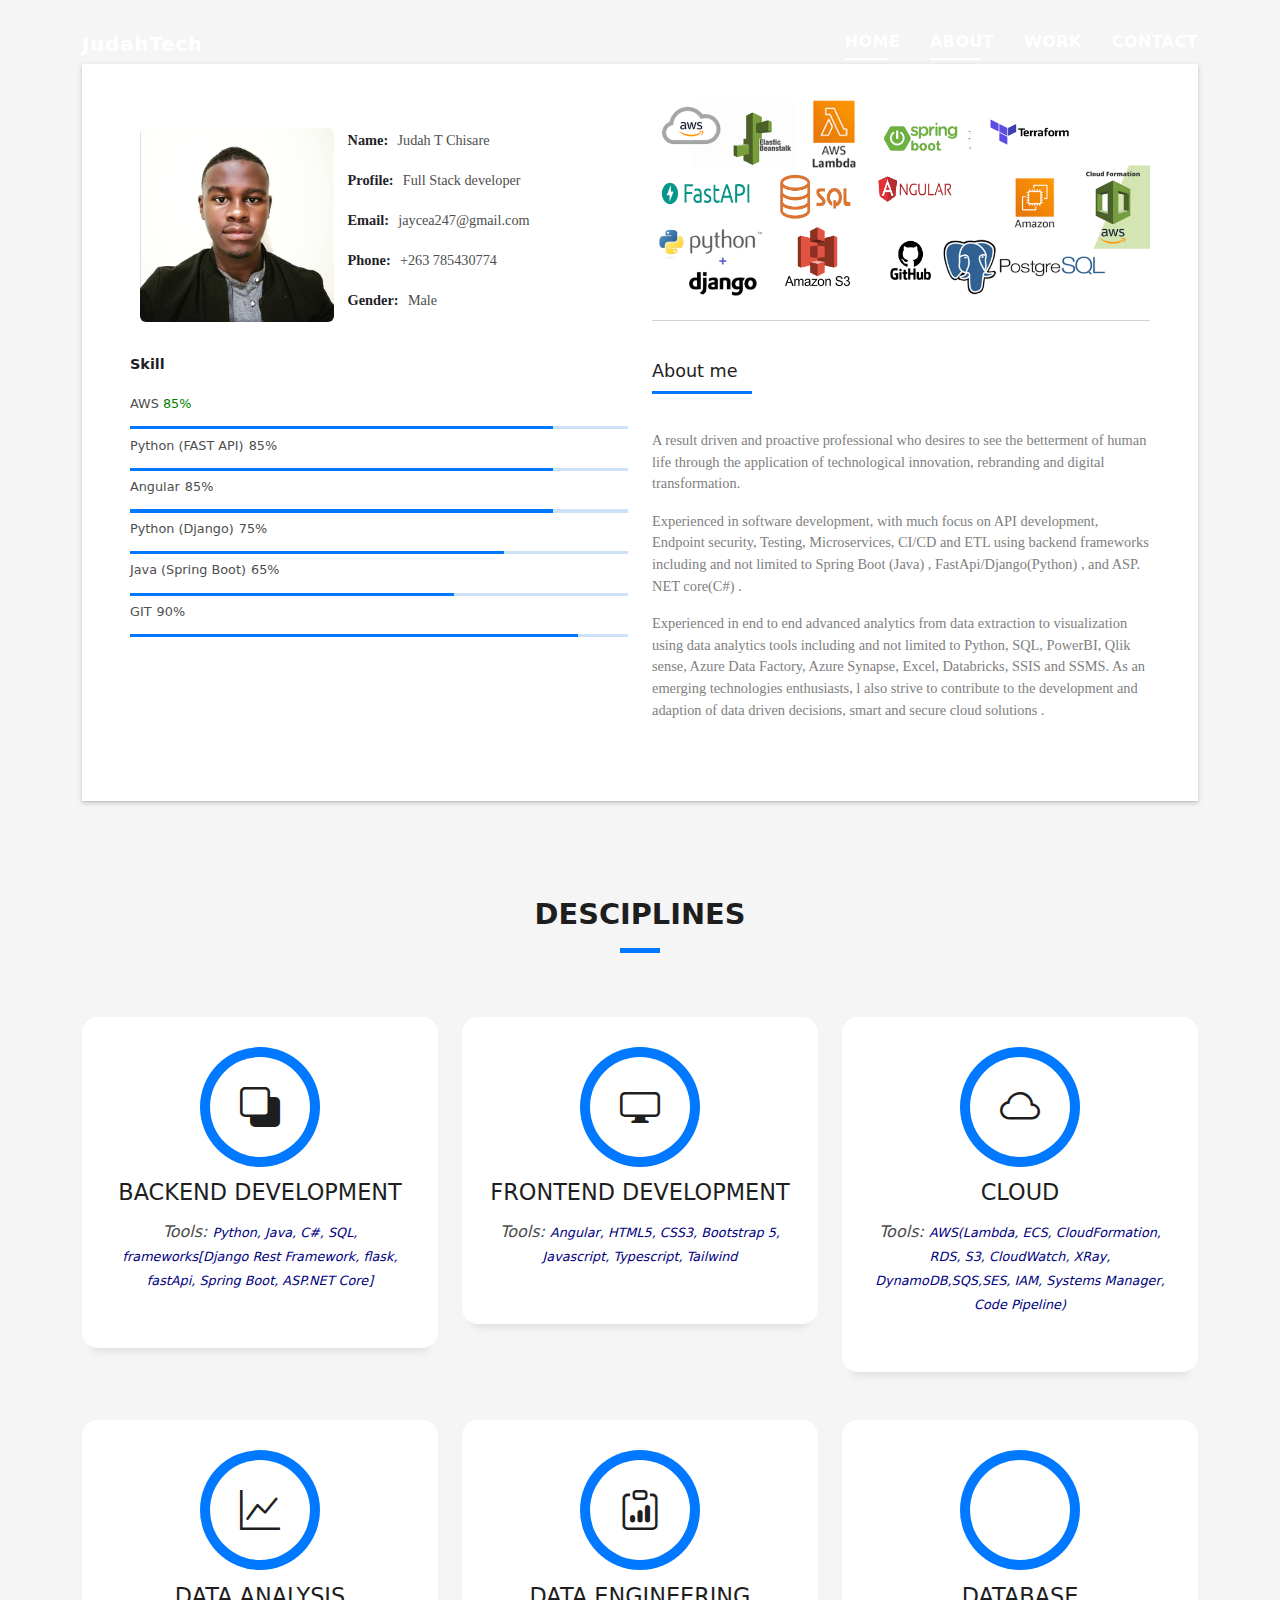
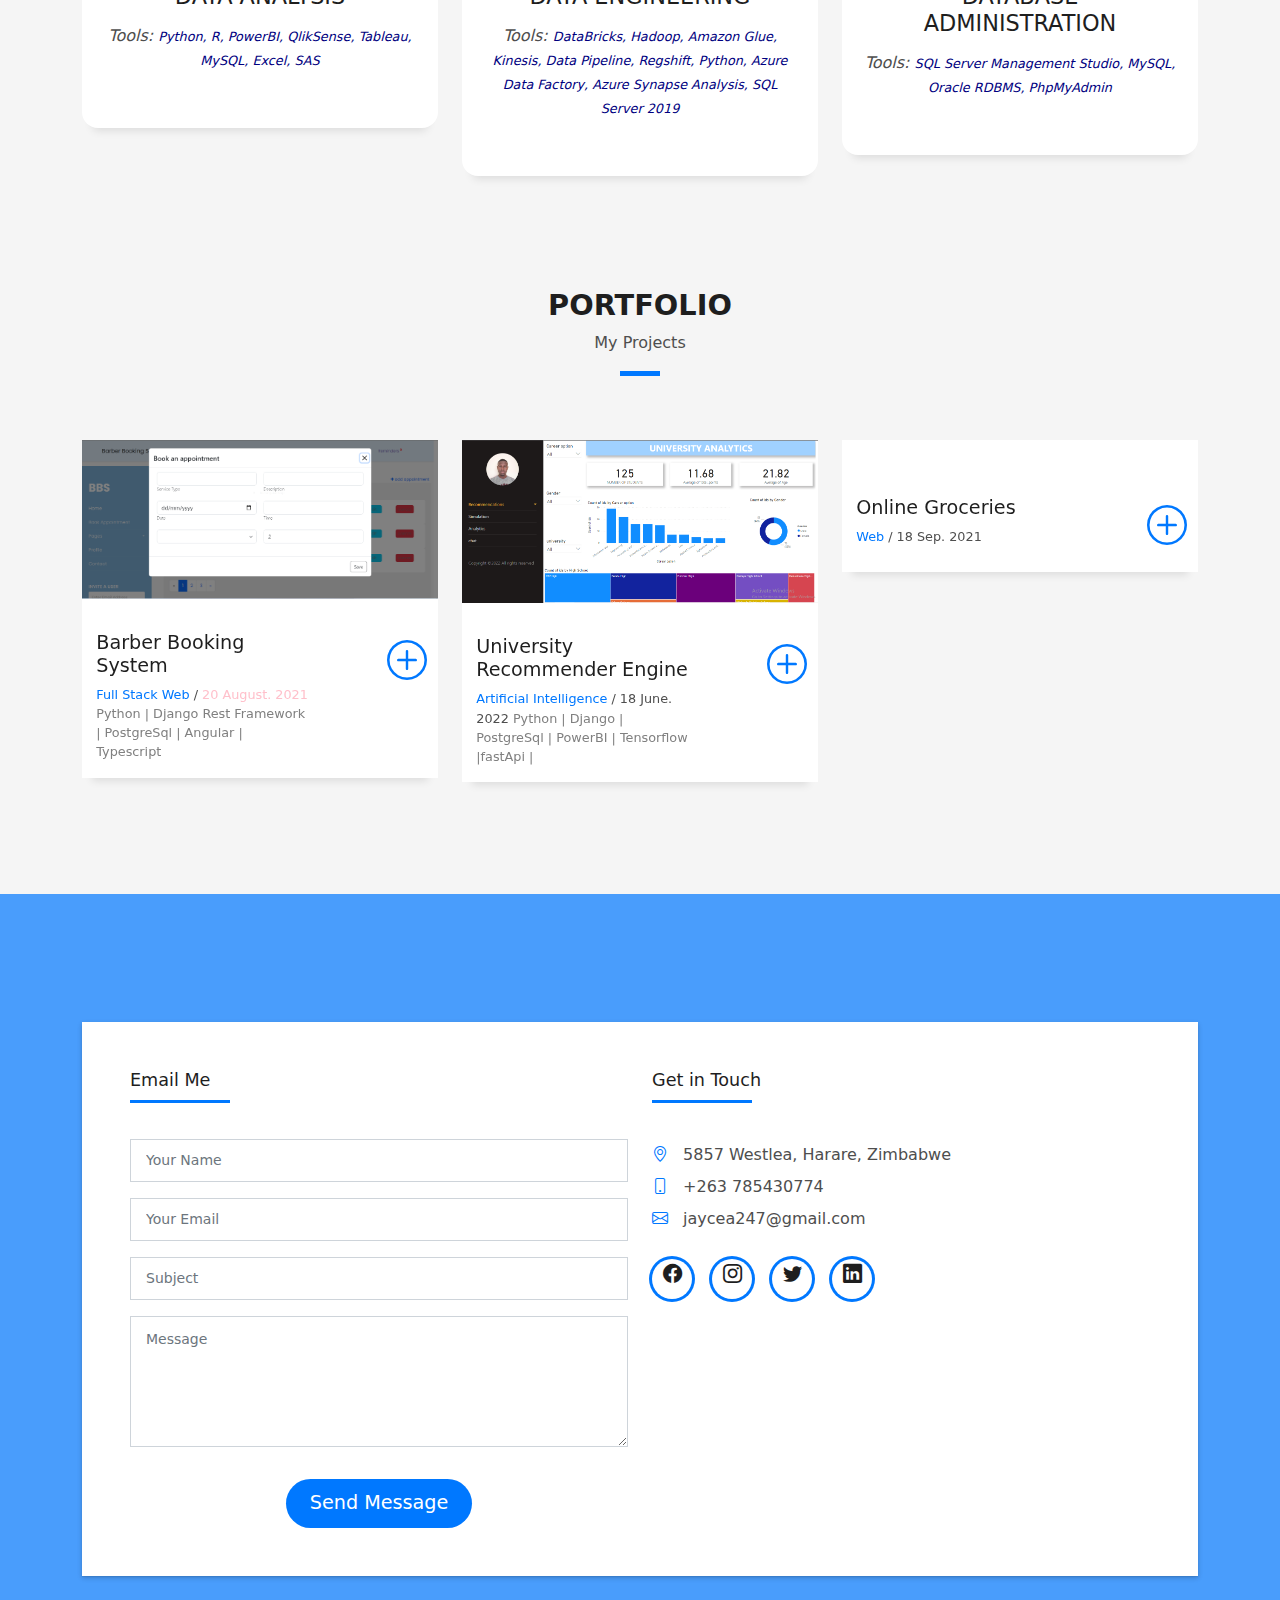
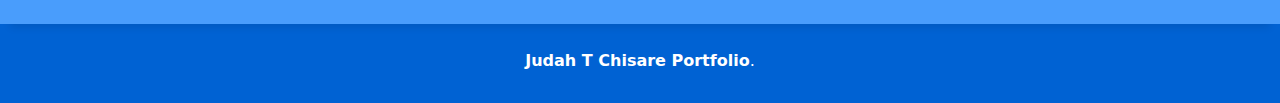
==== commit 0885639b: "feat: addded picture of my skills" ====
--- a/index.html
+++ b/index.html
@@ -121,7 +121,12 @@
                   </div>
                 </div>
                 <div class="col-md-6">
-                  <div class="about-me pt-4 pt-md-0">
+                  <div>
+                    <img style="width: 100%;margin-top: -6%;" src="assets/img/skills.png">
+                    <hr>
+                    <br>
+                  </div>
+                  <div class="about-me">
                     <div class="title-box-2">
                       <h5 class="title-left">
                         About me
@@ -181,7 +186,7 @@
                 <h2 class="s-title">Backend Development</h2>
                 <p class="s-description text-center">
 
-                  <i>Tools: <span style="color:navy;font-size:80%">Java, Python, php, C#, SQL, frameworks[Django Rest
+                  <i>Tools: <span style="color:navy;font-size:80%">Python, Java, C#, SQL, frameworks[Django Rest
                       Framework, flask, fastApi, Spring Boot, ASP.NET Core]</span></i>
                 </p>
               </div>
@@ -196,8 +201,8 @@
                 <h2 class="s-title">Frontend Development</h2>
                 <p class="s-description text-center">
 
-                  <i>Tools: <span style="color:navy;font-size:80%">Angular 8+, HTML5, CSS3, Bootstrap 5, Javascript,
-                      Typescript</span></i>
+                  <i>Tools: <span style="color:navy;font-size:80%">Angular, HTML5, CSS3, Bootstrap 5, Javascript,
+                      Typescript, Tailwind</span></i>
                 </p>
               </div>
             </div>
@@ -205,13 +210,13 @@
           <div class="col-md-4">
             <div class="service-box">
               <div class="service-ico">
-                <span class="ico-circle"><i class="bi bi-clipboard-data"></i></span>
+                <span class="ico-circle"><i class="bi bi-cloud"></i></span>
               </div>
               <div class="service-content">
-                <h2 class="s-title">Data Engineering</h2>
+                <h2 class="s-title">Cloud </h2>
                 <p class="s-description text-center">
-                  <i>Tools: <span style="color:navy;font-size:80%">Apache Spark, Databricks, Azure Data Factory, Azure
-                      Synapse Analysis, Apache Hadoop, SSIS, SSMS, Azure SQL Databases</span></i>
+                  <i>Tools: <span style="color:navy;font-size:80%">AWS(Lambda, ECS, CloudFormation, RDS, S3, CloudWatch,
+                      XRay, DynamoDB,SQS,SES, IAM, Systems Manager, Code Pipeline)</span></i>
                 </p>
               </div>
             </div>
@@ -233,13 +238,14 @@
           <div class="col-md-4">
             <div class="service-box">
               <div class="service-ico">
-                <span class="ico-circle"><i class="bi bi-phone"></i></span>
+                <span class="ico-circle"><i class="bi bi-cloudbi bi-clipboard-data"></i></span>
               </div>
               <div class="service-content">
-                <h2 class="s-title">Mobile Applications</h2>
+                <h2 class="s-title">Data Engineering</h2>
                 <p class="s-description text-center">
 
-                  <i>Tools: <span style="color:navy;font-size:80%">Flutter, Android Studio</span></i>
+                  <i>Tools: <span style="color:navy;font-size:80%">DataBricks, Hadoop, Amazon Glue, Kinesis, Data
+                      Pipeline, Regshift, Python, Azure Data Factory, Azure Synapse Analysis, SQL Server 2019</span></i>
 
                 </p>
               </div>
@@ -248,7 +254,7 @@
           <div class="col-md-4">
             <div class="service-box">
               <div class="service-ico">
-                <span class="ico-circle"><i class="bi bi-cloud"></i></span>
+                <span class="ico-circle"><i class="bi bi-store"></i></span>
               </div>
               <div class="service-content">
                 <h2 class="s-title">Database Administration</h2>
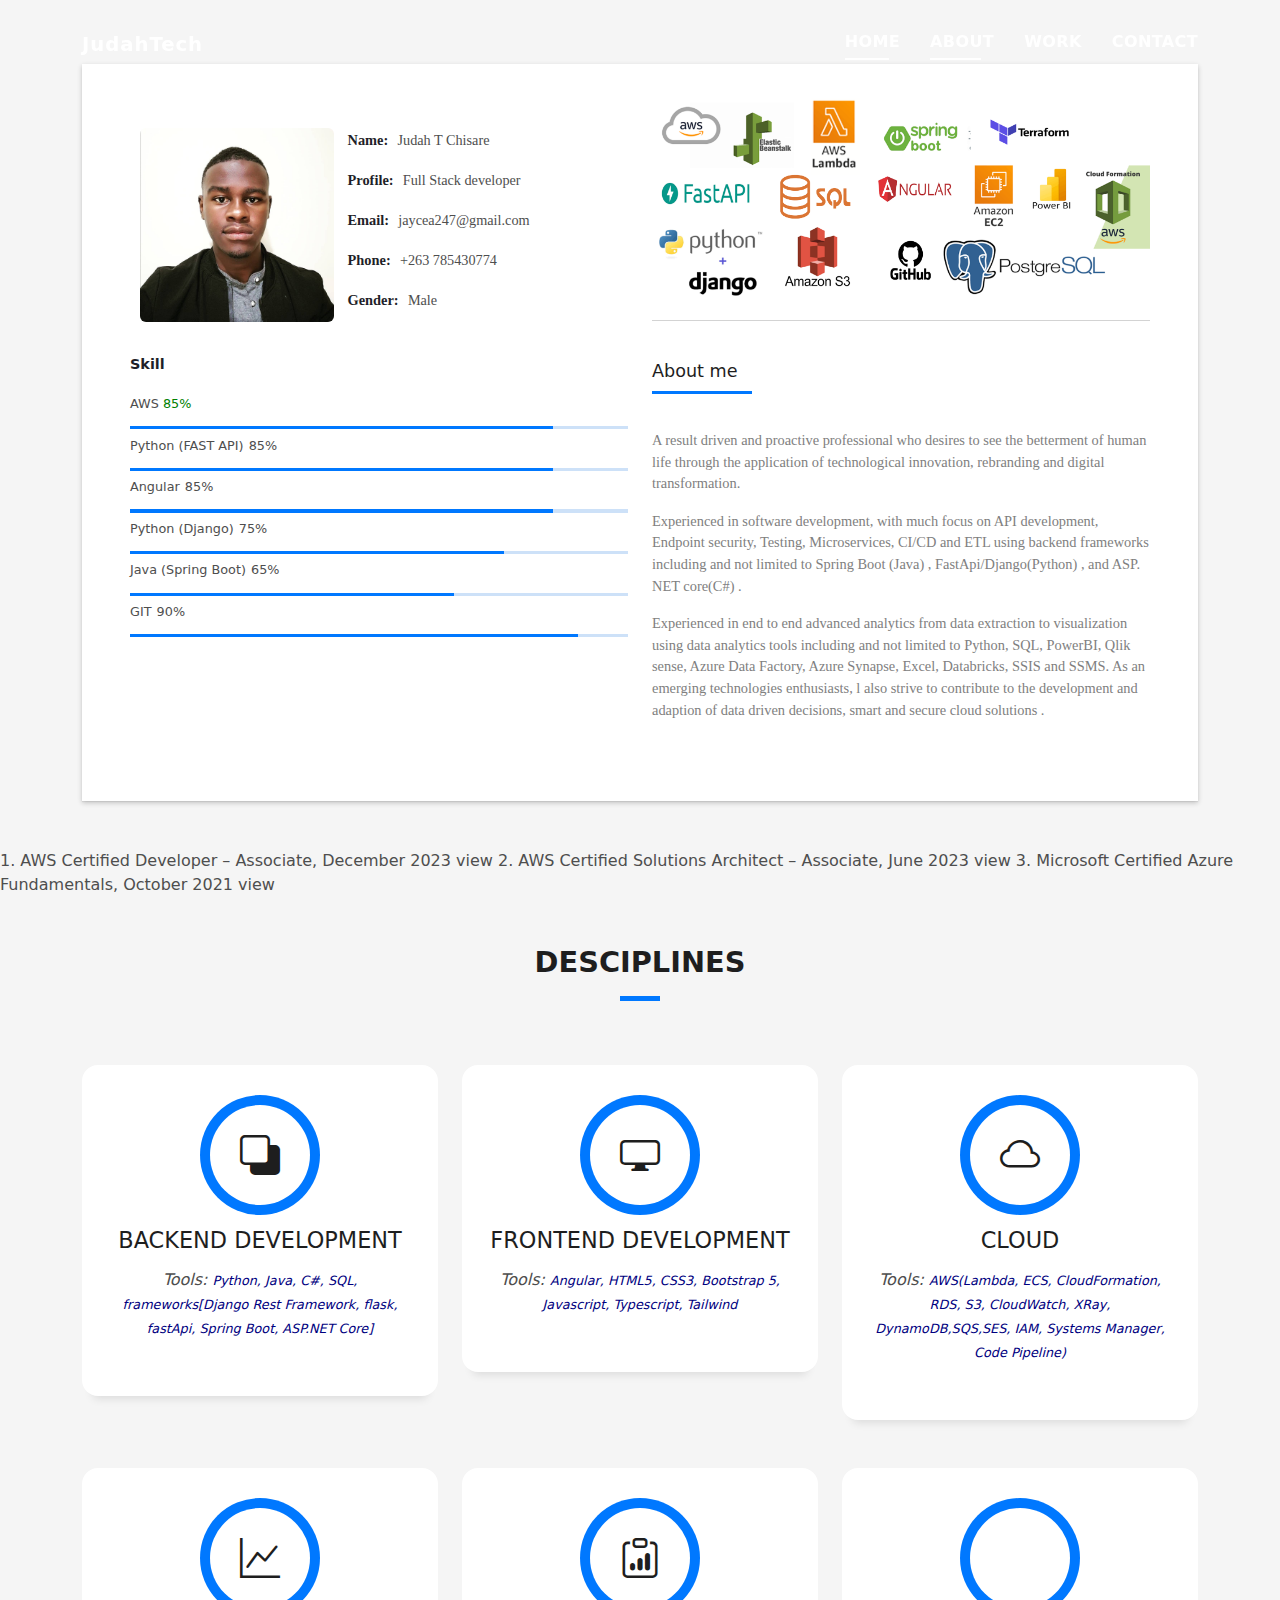
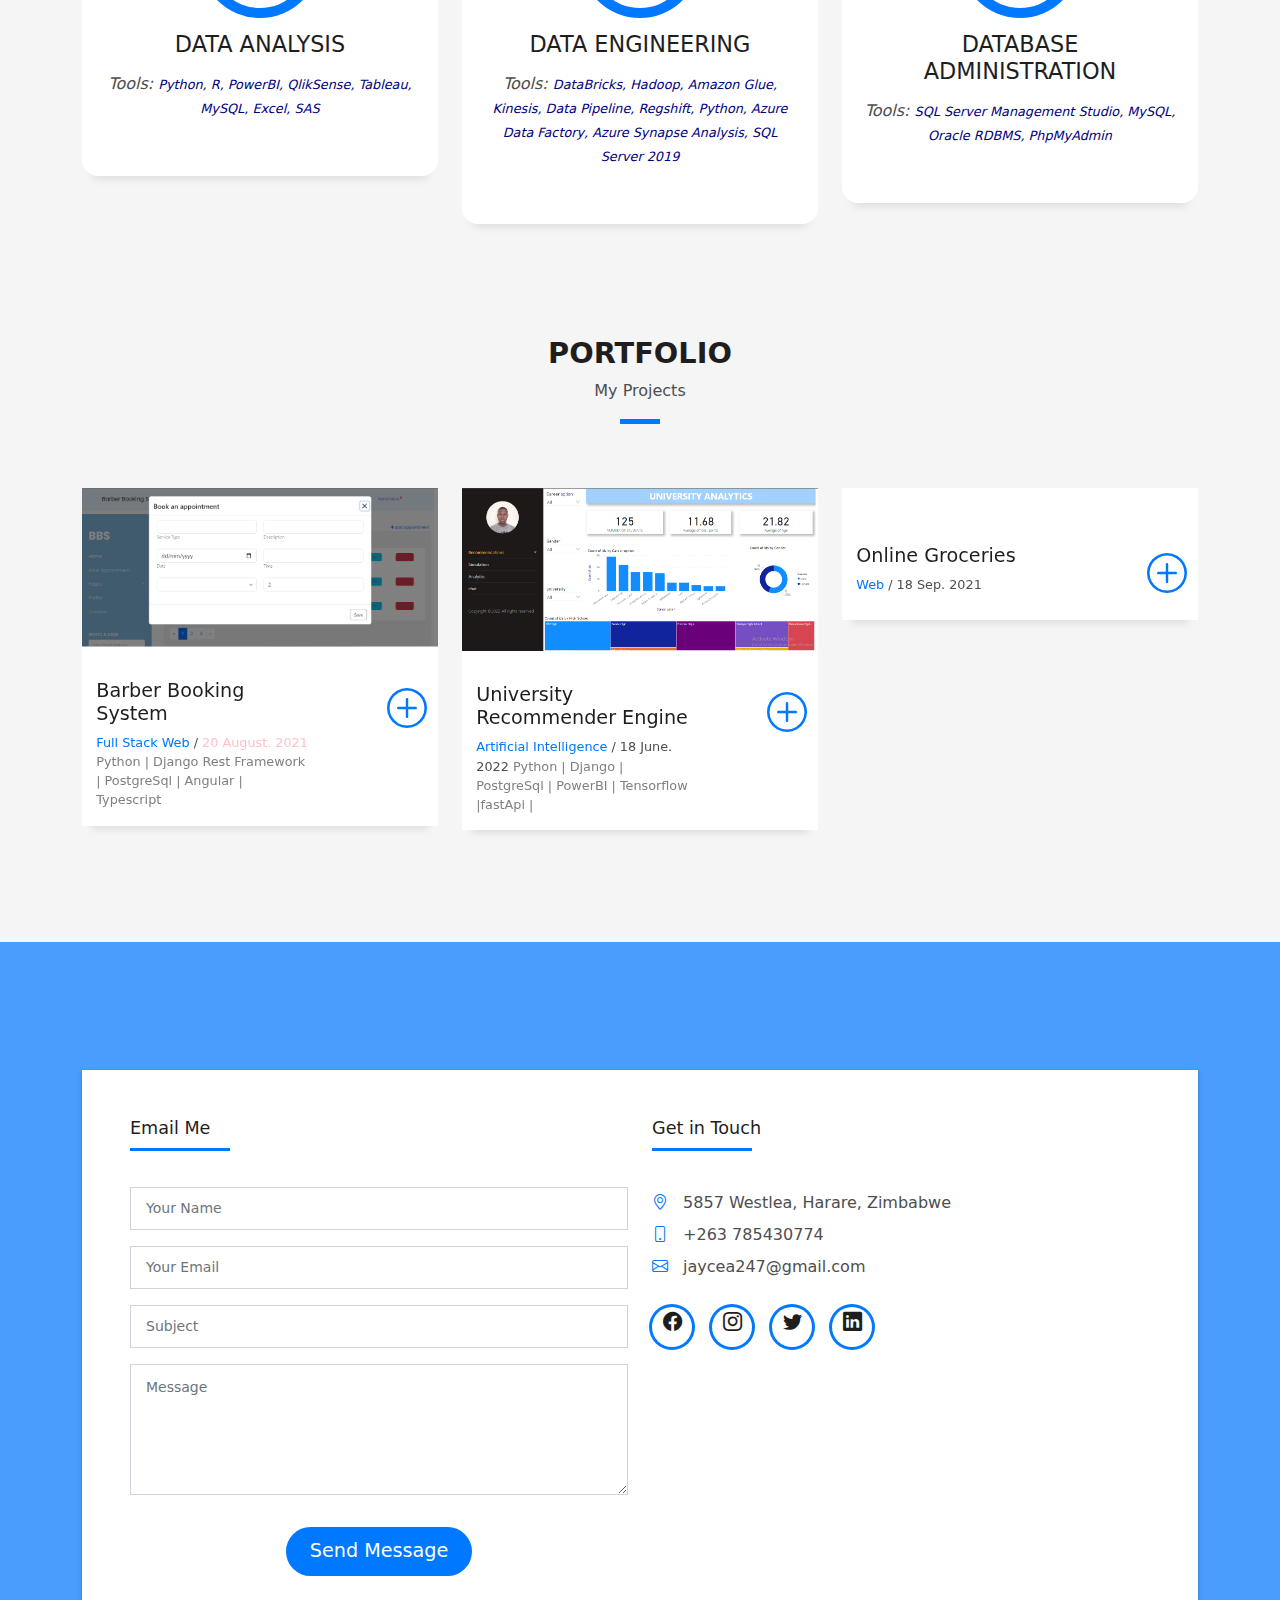
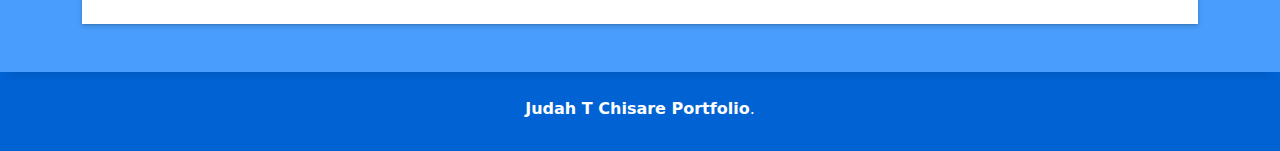
==== commit b96fdda1: "feat: added the certification feature" ====
--- a/index.html
+++ b/index.html
@@ -160,6 +160,15 @@
       </div>
     </section><!-- End About Section -->
 
+    <!-- ======= Certifications Section ======= -->
+    <div class="certifications">
+      1. AWS Certified Developer – Associate, December 2023 view
+      2. AWS Certified Solutions Architect – Associate, June 2023 view
+      3. Microsoft Certified Azure Fundamentals, October 2021 view
+
+    </div>
+
+    <!-- ======= Services Section ======= -->
     <!-- ======= Services Section ======= -->
     <section id="services" class="services-mf pt-5 route">
       <div class="container">
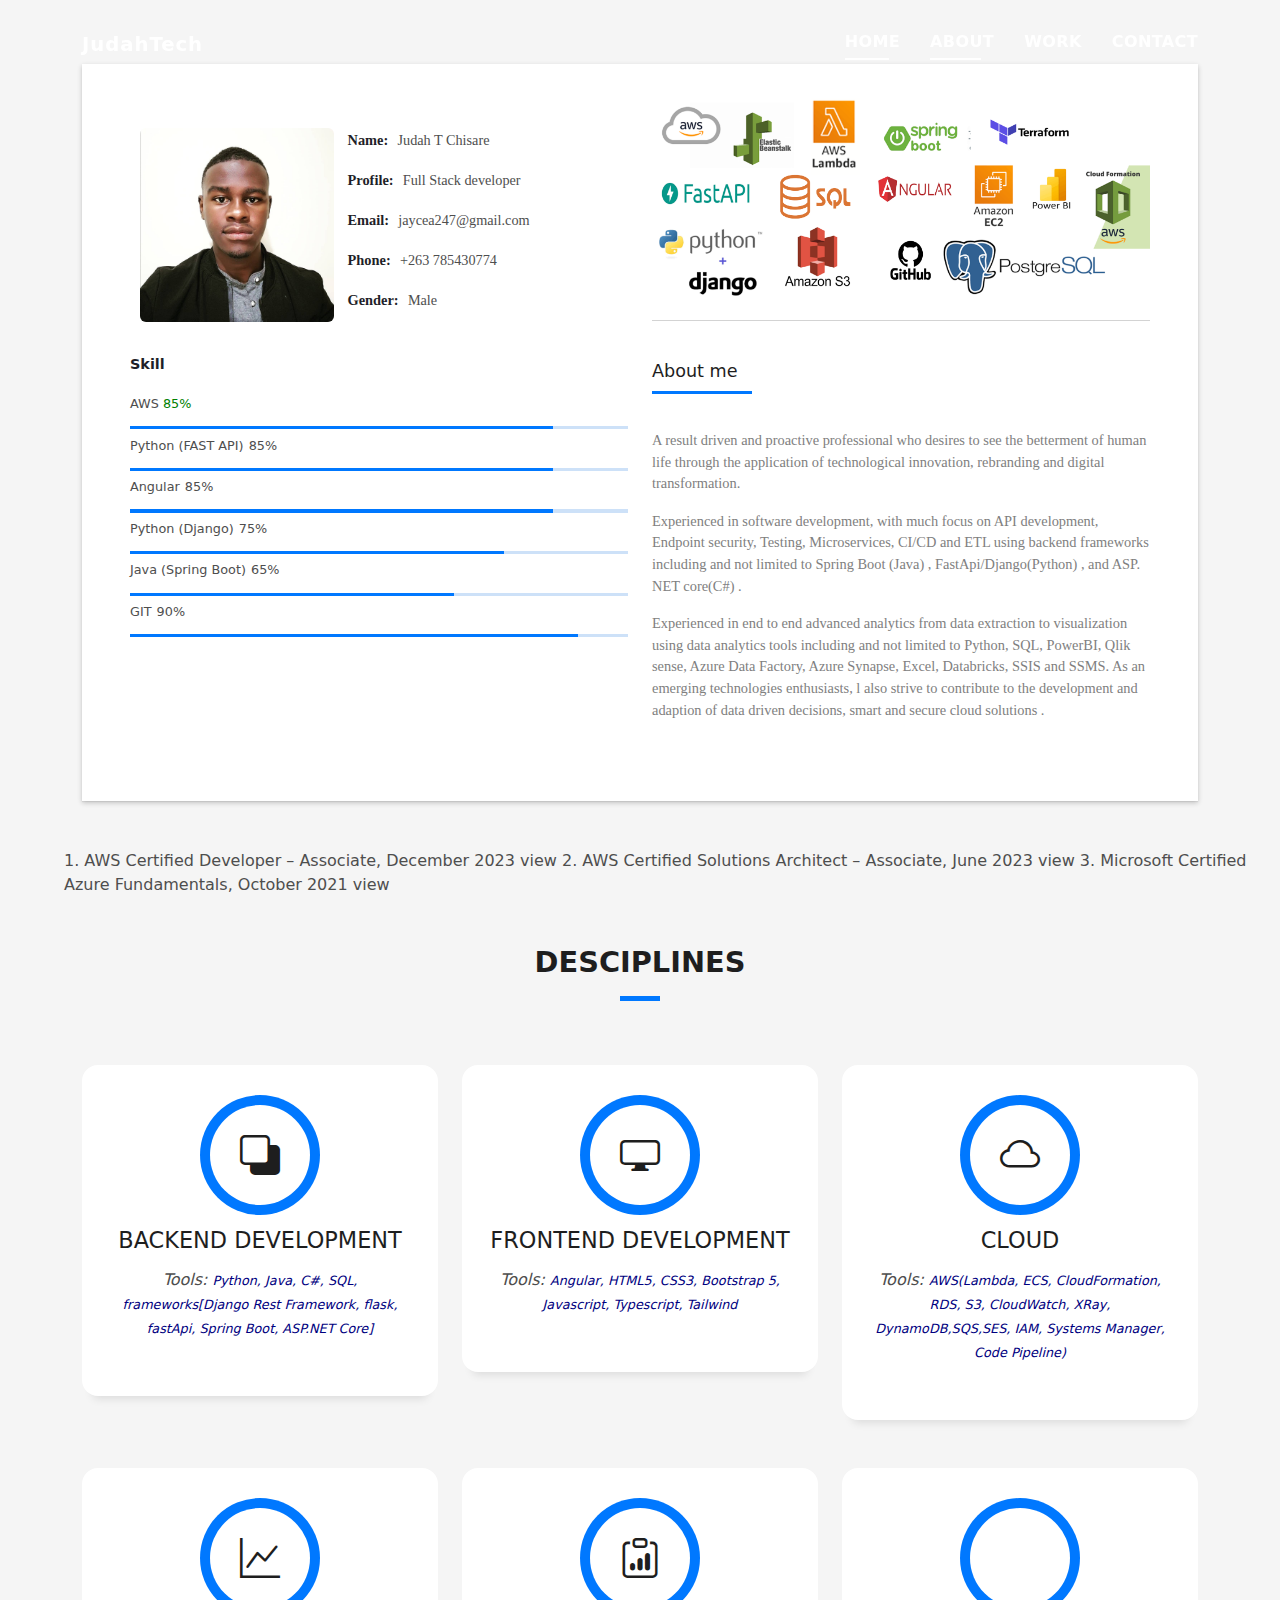
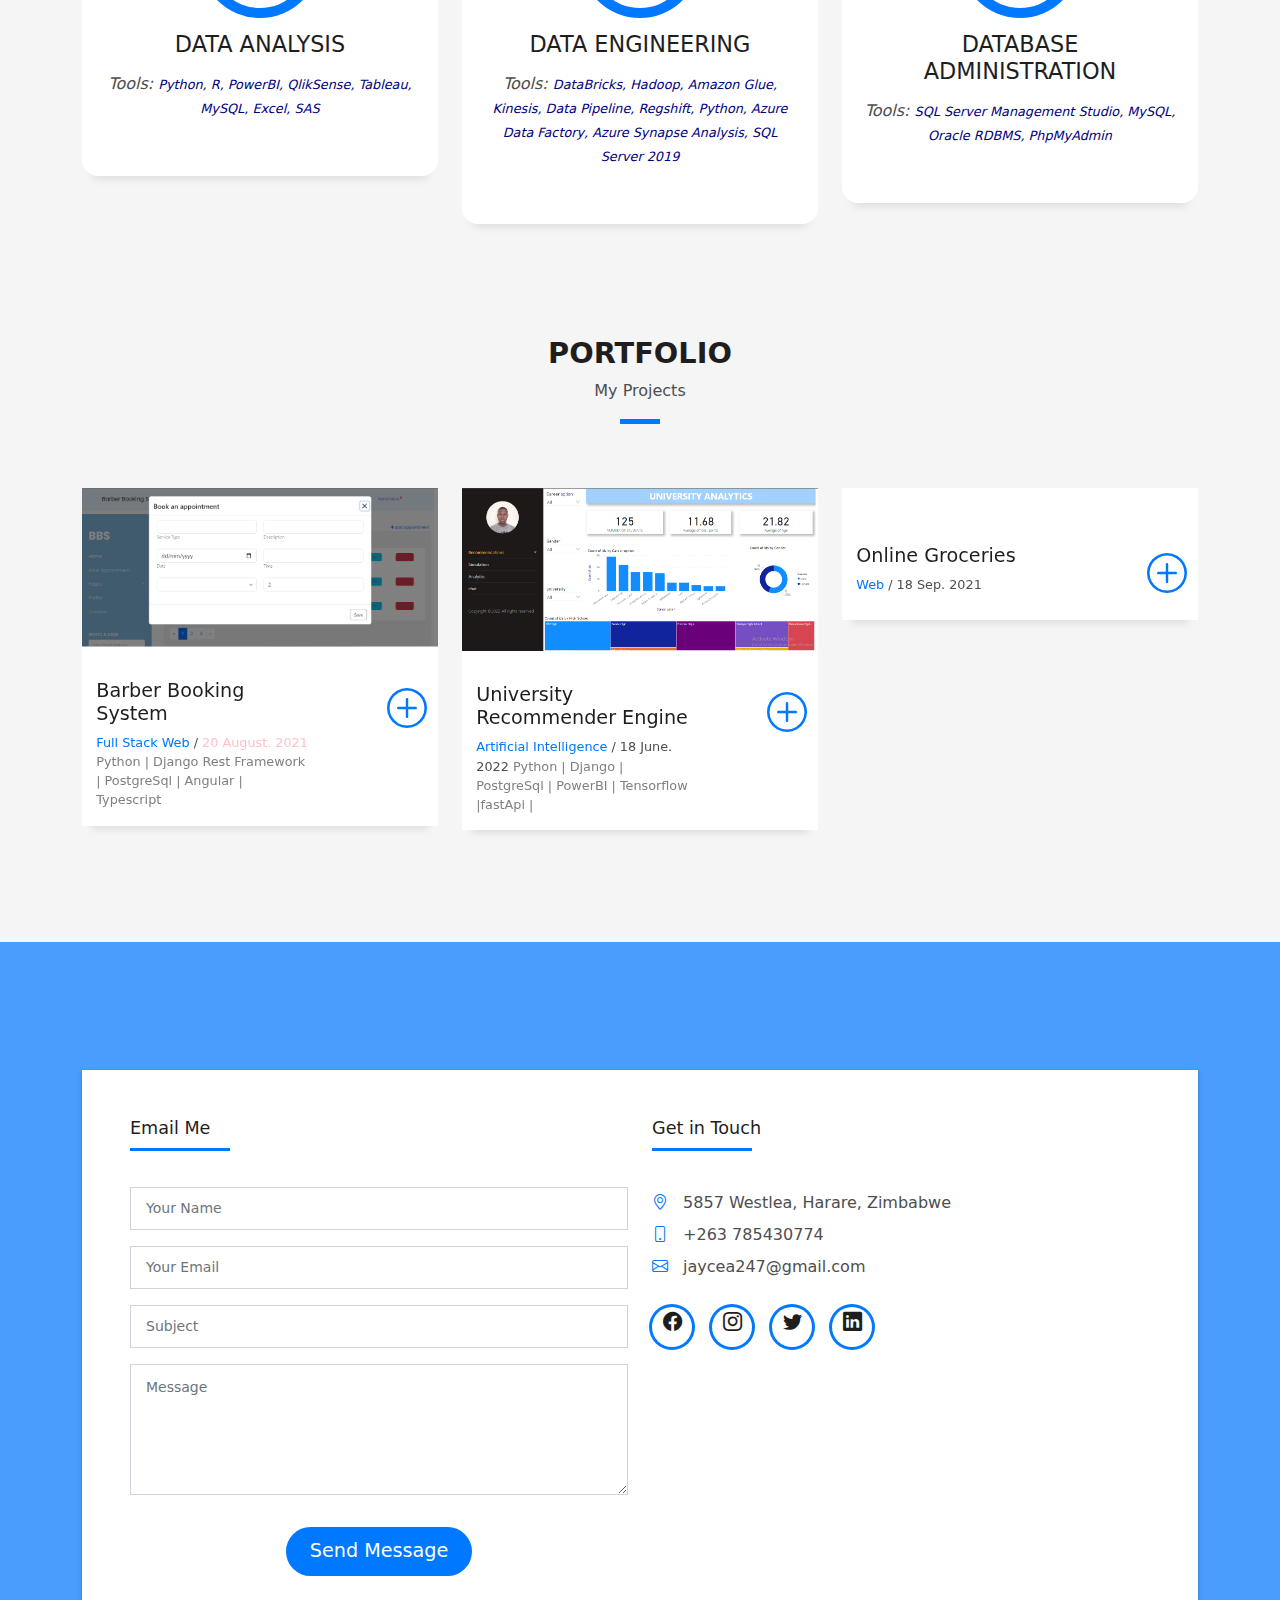
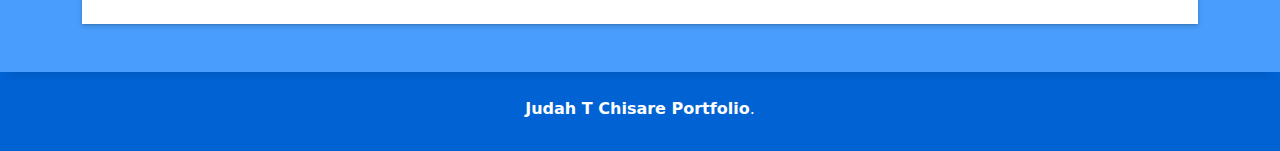
==== commit ff84b3bf: "apply initial css to certifications" ====
--- a/index.html
+++ b/index.html
@@ -161,7 +161,7 @@
     </section><!-- End About Section -->
 
     <!-- ======= Certifications Section ======= -->
-    <div class="certifications">
+    <div class="certifications" style="display: block;margin-left: 5%;">
       1. AWS Certified Developer – Associate, December 2023 view
       2. AWS Certified Solutions Architect – Associate, June 2023 view
       3. Microsoft Certified Azure Fundamentals, October 2021 view
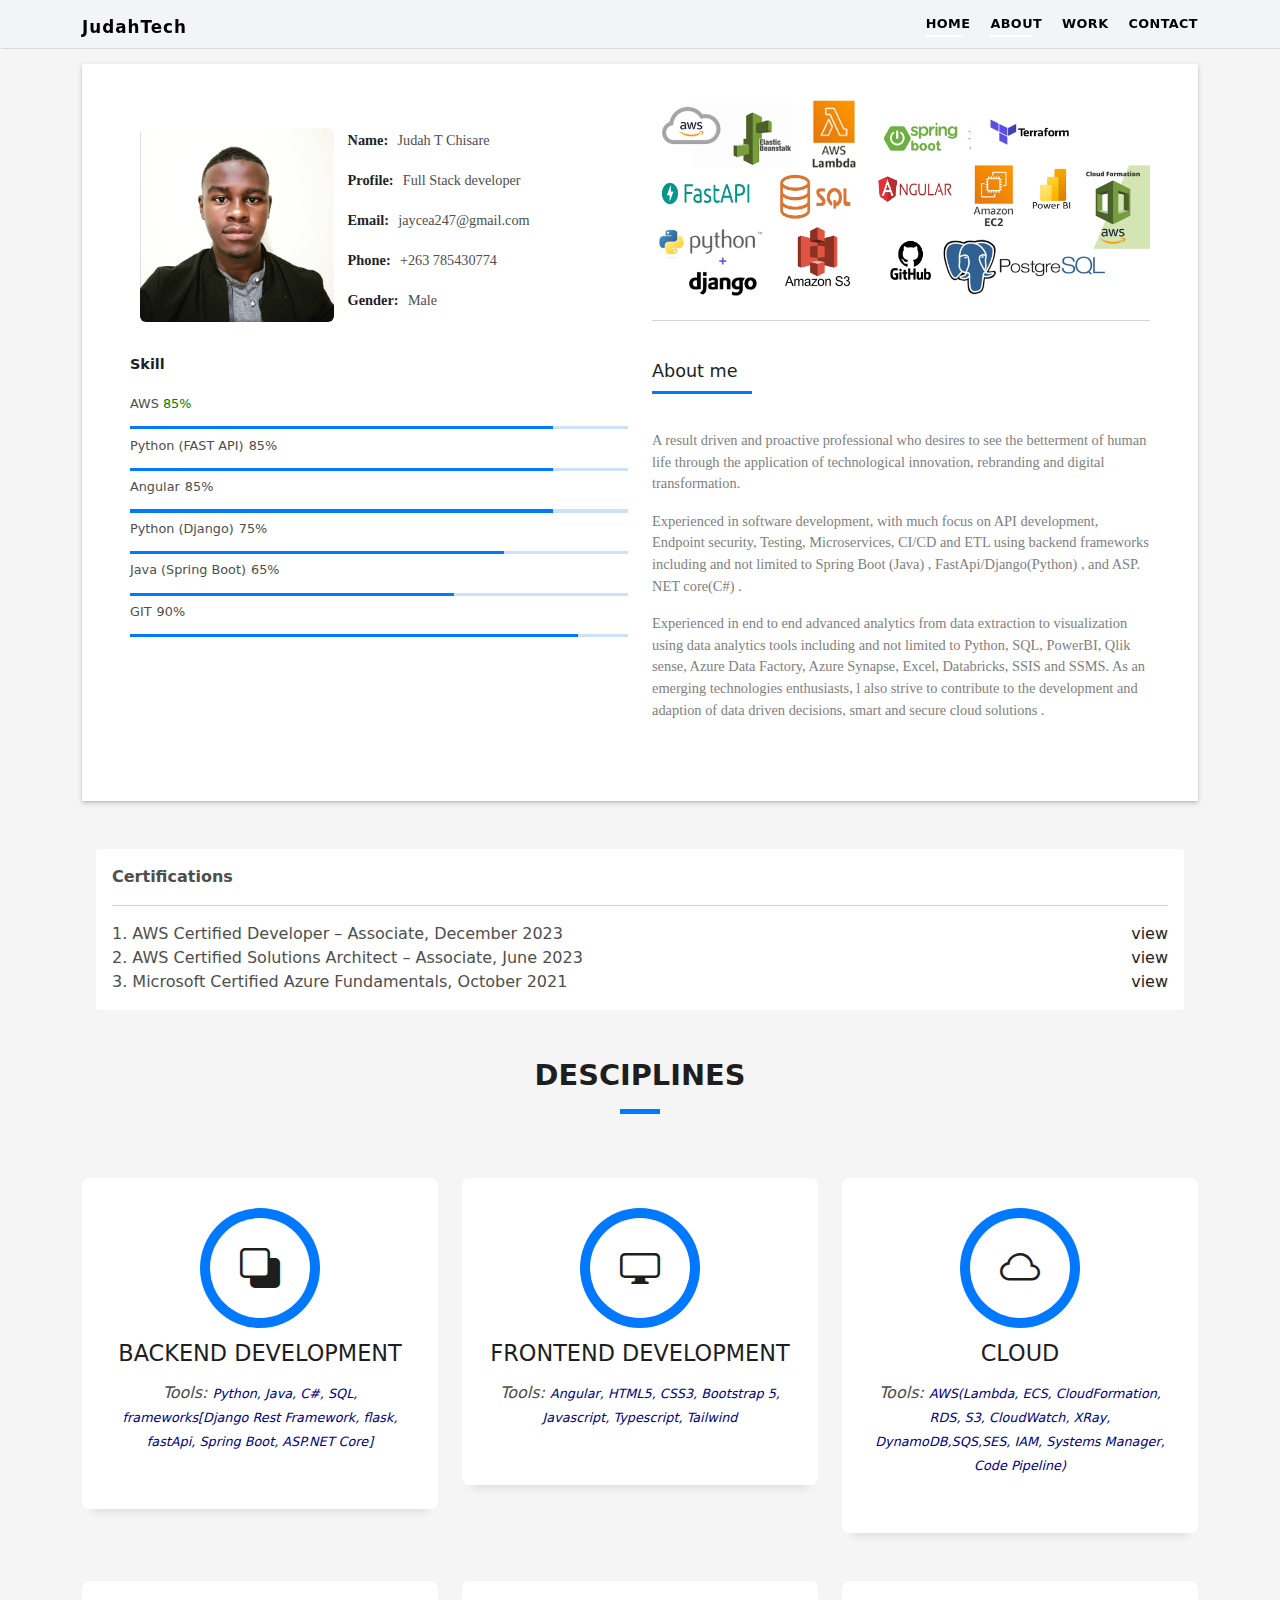
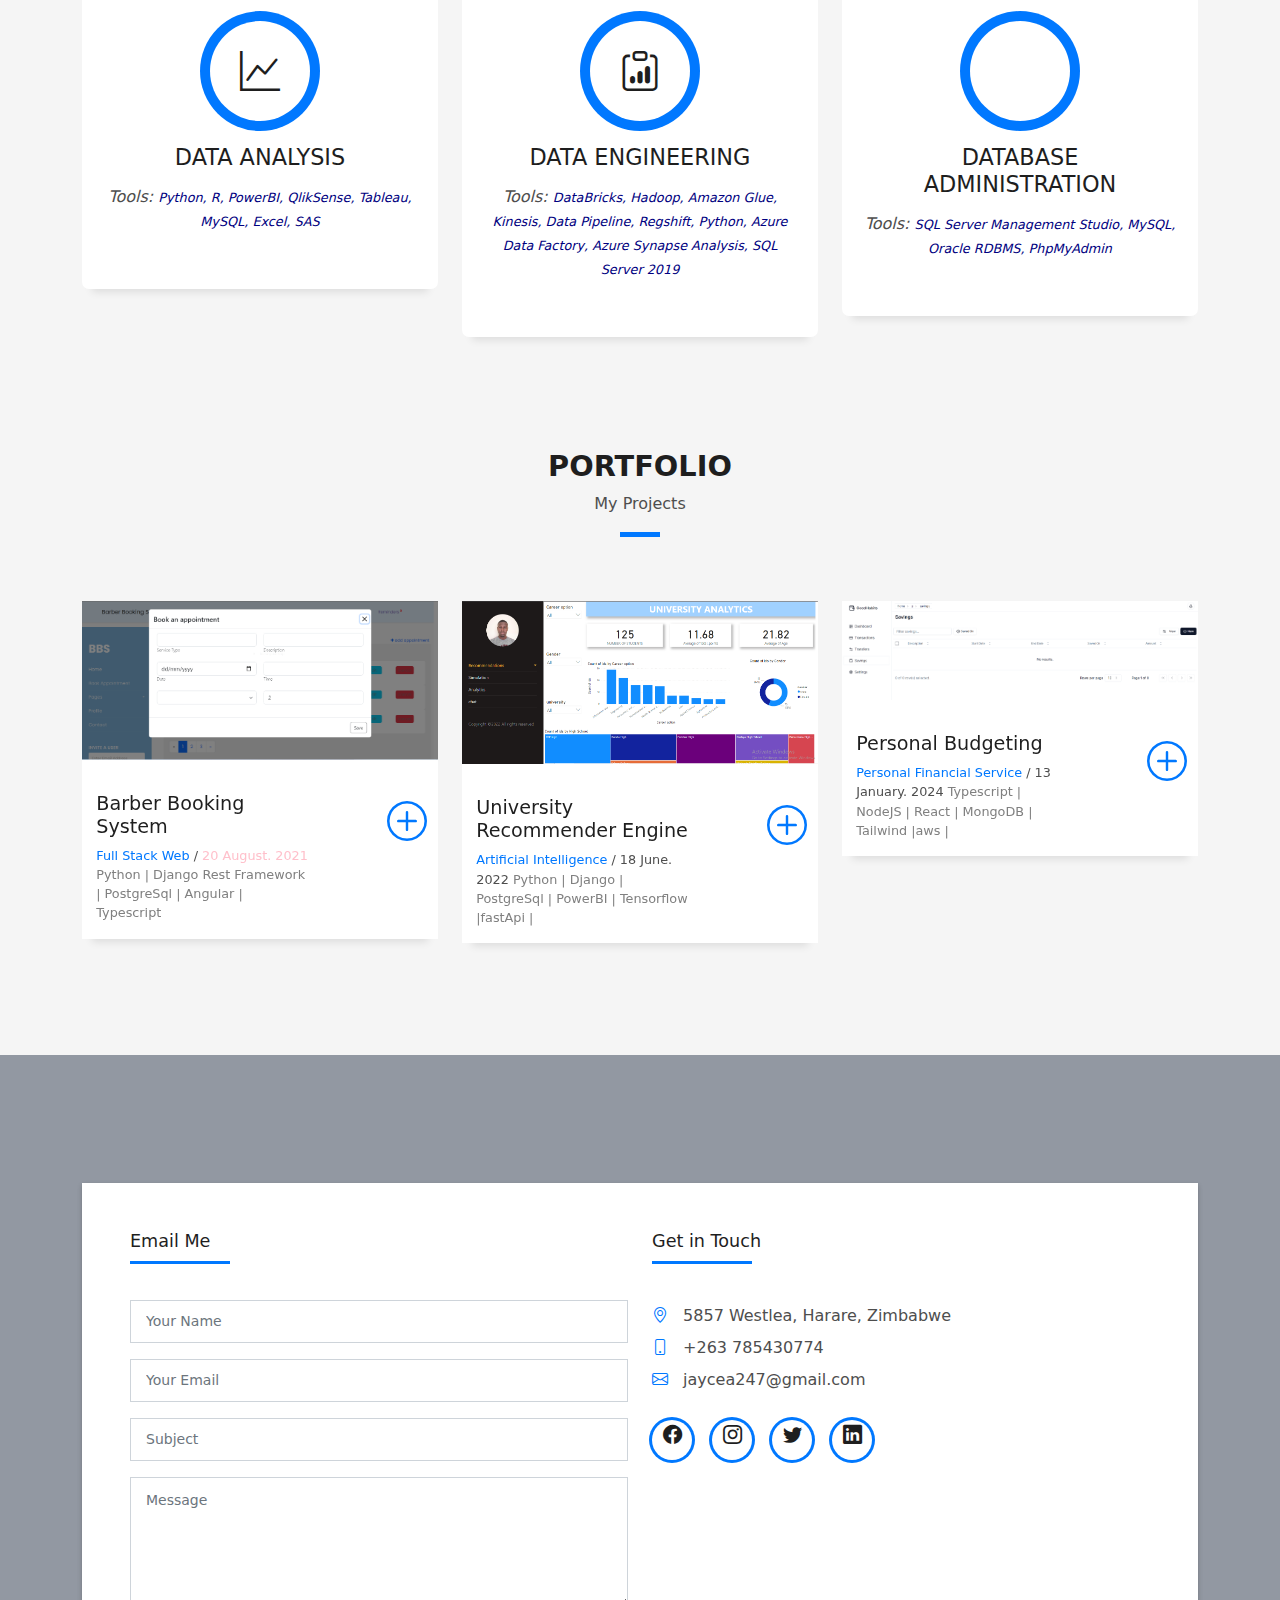
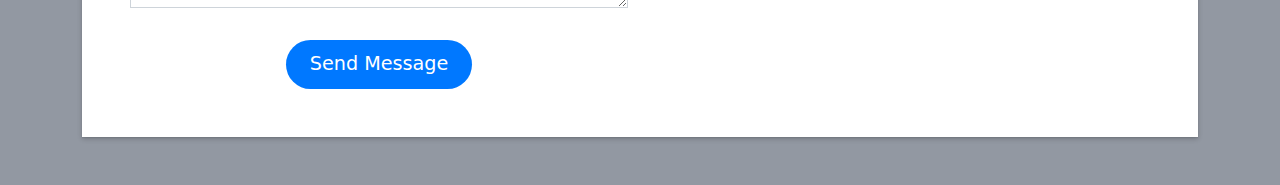
==== commit 115321a8: "rebraded the portfolio" ====
--- a/index.html
+++ b/index.html
@@ -28,19 +28,20 @@
 <body>
 
   <!-- ======= Header ======= -->
-  <header id="header" class="fixed-top">
+  <header id="header" class="fixed-top"
+    style="background-color:rgb(242, 244, 246);padding: 7px;margin-bottom: 2%; box-shadow:  1px 1px rgb(220, 217, 217)">
     <div class="container d-flex align-items-center justify-content-between">
 
-      <h3 class="logo"><a href="index.html" style="font-size:70%;">JudahTech</a></h3>
+      <h3 class="logo"><a href="index.html" style="font-size:60%;color: black;">JudahTech</a></h3>
       <!-- Uncomment below if you prefer to use an image logo -->
       <!-- <a href="index.html" class="logo"><img src="assets/img/logo.png" alt="" class="img-fluid"></a>-->
 
       <nav id="navbar" class="navbar">
         <ul>
-          <li><a class="nav-link scrollto active" href="#hero">Home</a></li>
-          <li><a class="nav-link scrollto" href="#about">About</a></li>
-          <li><a class="nav-link scrollto " href="#work">Work</a></li>
-          <li><a class="nav-link scrollto" href="#contact">Contact</a></li>
+          <li><a style="font-size: 80%;color: black;" class="nav-link scrollto active" href="#hero">Home</a></li>
+          <li><a style="font-size: 80%;color: black;" class="nav-link scrollto" href="#about">About</a></li>
+          <li><a style="font-size: 80%;color: black;" class="nav-link scrollto " href="#work">Work</a></li>
+          <li><a style="font-size: 80%;color: black;" class="nav-link scrollto" href="#contact">Contact</a></li>
         </ul>
         <i class="bi bi-list mobile-nav-toggle"></i>
       </nav><!-- .navbar -->
@@ -161,10 +162,19 @@
     </section><!-- End About Section -->
 
     <!-- ======= Certifications Section ======= -->
-    <div class="certifications" style="display: block;margin-left: 5%;">
-      1. AWS Certified Developer – Associate, December 2023 view
-      2. AWS Certified Solutions Architect – Associate, June 2023 view
-      3. Microsoft Certified Azure Fundamentals, October 2021 view
+    <div class="certifications" style="display: block;">
+      <b>Certifications</b>
+      <hr>
+
+      1. AWS Certified Developer – Associate, December 2023 <a
+        href="https://www.credly.com/earner/earned/badge/3c43d1bf-a2ce-4a6b-bda7-66b9b567cfad"
+        style="float: right;">view</a><br>
+      2. AWS Certified Solutions Architect – Associate, June 2023 <a
+        href="https://www.credly.com/earner/earned/badge/0d759fe8-7454-4ed3-b06c-5257267ce4ac"
+        style="float: right;">view</a><br>
+      3. Microsoft Certified Azure Fundamentals, October 2021 <a
+        href="https://www.credly.com/earner/earned/badge/d677095e-0afb-4e5c-94e0-aff75029560a"
+        style="float: right;">view</a><br>
 
     </div>
 
@@ -357,29 +367,33 @@
           </div>
           <div class="col-md-4">
             <div class="work-box">
-              <a href="assets/img/" data-gallery="portfolioGallery" class="portfolio-lightbox">
+              <a href="https://goodhabits-cv41is5z0-tmnyoni.vercel.app/p/savings" data-gallery="portfolioGallery"
+                class="portfolio-lightbox">
                 <div class="work-img">
-                  <img src="assets/img/" alt="" class="img-fluid">
+                  <img src="assets/img/budgeting.png" alt="" class="img-fluid">
                 </div>
               </a>
               <div class="work-content">
                 <div class="row">
                   <div class="col-sm-8">
-                    <h4 class="w-title">Online Groceries</h4>
+                    <h4 class="w-title">Personal Budgeting</h4>
                     <div class="w-more">
-                      <span class="w-ctegory">Web </span> / <span class="w-date">18 Sep. 2021</span>
+                      <span class="w-ctegory">Personal Financial Service</span> / <span class="w-date">13 January.
+                        2024</span>
+                      <span class="w-ctegory" style="color:gray">Typescript | NodeJS | React | MongoDB | Tailwind
+                        |aws |</span>
                     </div>
                   </div>
                   <div class="col-sm-4">
                     <div class="w-like">
-                      <a href=""> <span class="bi bi-plus-circle"></span></a>
-                    </div>
-                  </div>
-                </div>
-              </div>
-            </div>
-          </div>
-
+                      <a href="https://goodhabits-cv41is5z0-tmnyoni.vercel.app/p/savings"> <span
+                          class="bi bi-plus-circle"></span></a>
+                    </div>
+                  </div>
+                </div>
+              </div>
+            </div>
+          </div>
         </div>
       </div>
       </div>
@@ -408,9 +422,10 @@
     <!-- End Blog Section -->
 
     <!-- ======= Contact Section ======= -->
-    <section id="contact" class="paralax-mf footer-paralax bg-image sect-mt4 route"
+    <section id="contact" style="background-color:rgb(146, 152, 162);"
+      class="paralax-mf footer-paralax bg-image sect-mt4 route"
       style="background-image: url(assets/img/overlay-bg.jpg)">
-      <div class="overlay-mf"></div>
+
       <div class="container">
         <div class="row">
           <div class="col-sm-12">
@@ -480,10 +495,14 @@
                     </div>
                     <div class="socials">
                       <ul>
-                        <li><a href=""><span class="ico-circle"><i class="bi bi-facebook"></i></span></a></li>
-                        <li><a href=""><span class="ico-circle"><i class="bi bi-instagram"></i></span></a></li>
-                        <li><a href=""><span class="ico-circle"><i class="bi bi-twitter"></i></span></a></li>
-                        <li><a href=""><span class="ico-circle"><i class="bi bi-linkedin"></i></span></a></li>
+                        <li><a href="https://www.facebook.com/judahtamiriraishe.chisare"><span class="ico-circle"><i
+                                class="bi bi-facebook"></i></span></a></li>
+                        <li><a href="https://www.instagram.com/juloh.t.c/"><span class="ico-circle"><i
+                                class="bi bi-instagram"></i></span></a></li>
+                        <li><a href="https://twitter.com/jaycea247"><span class="ico-circle"><i
+                                class="bi bi-twitter"></i></span></a></li>
+                        <li><a href="https://www.linkedin.com/in/judah-t-chisare-a1b998174/"><span class="ico-circle"><i
+                                class="bi bi-linkedin"></i></span></a></li>
                       </ul>
                     </div>
                   </div>
@@ -498,18 +517,7 @@
   </main><!-- End #main -->
 
   <!-- ======= Footer ======= -->
-  <footer>
-    <div class="container">
-      <div class="row">
-        <div class="col-sm-12">
-          <div class="copyright-box">
-            <p class="copyright"> <strong>Judah T Chisare Portfolio</strong>.</p>
-
-          </div>
-        </div>
-      </div>
-    </div>
-  </footer><!-- End  Footer -->
+
 
   <div id="preloader"></div>
   <a href="#" class="back-to-top d-flex align-items-center justify-content-center"><i
--- a/assets/css/style.css
+++ b/assets/css/style.css
@@ -515,7 +515,7 @@
 
 .navbar>ul>li {
   white-space: nowrap;
-  padding: 10px 0 10px 30px;
+  padding: 6px 0 6px 20px;
 }
 
 .navbar a,
@@ -546,7 +546,7 @@
   position: absolute;
   width: 100%;
   height: 2px;
-  bottom: -6px;
+  bottom: -4px;
   left: 0;
   width: 0;
   background-color: #fff;
@@ -858,6 +858,19 @@
     padding-left: 0rem;
   }
 }
+@media (max-width: 767px) {
+  .certifications {
+    background-color: #fff;
+    padding: 1rem 1rem;
+    border-radius: 3px;
+    /* margin-bottom: 3rem; */
+    margin: auto;
+    width: 85%;
+    font-size: 80%;
+    /* margin-right: auto; */
+    /* text-align: center; */
+  }
+}
 
 .skill-mf span {
   color: #4e4e4e;
@@ -884,10 +897,22 @@
 --------------------------------------------------------------*/
 .service-box {
   background-color: #fff;
+
   padding: 2.5rem 1.3rem;
-  border-radius: 1rem;
+  border-radius: 7px;
   margin-bottom: 3rem;
   text-align: center;
+}
+.certifications {
+  background-color: #fff;
+  padding: 1rem 1rem;
+  border-radius: 3px;
+  /* margin-bottom: 3rem; */
+  margin: auto;
+  width: 85%;
+
+  /* margin-right: auto; */
+  /* text-align: center; */
 }
 
 .service-box:hover .ico-circle {
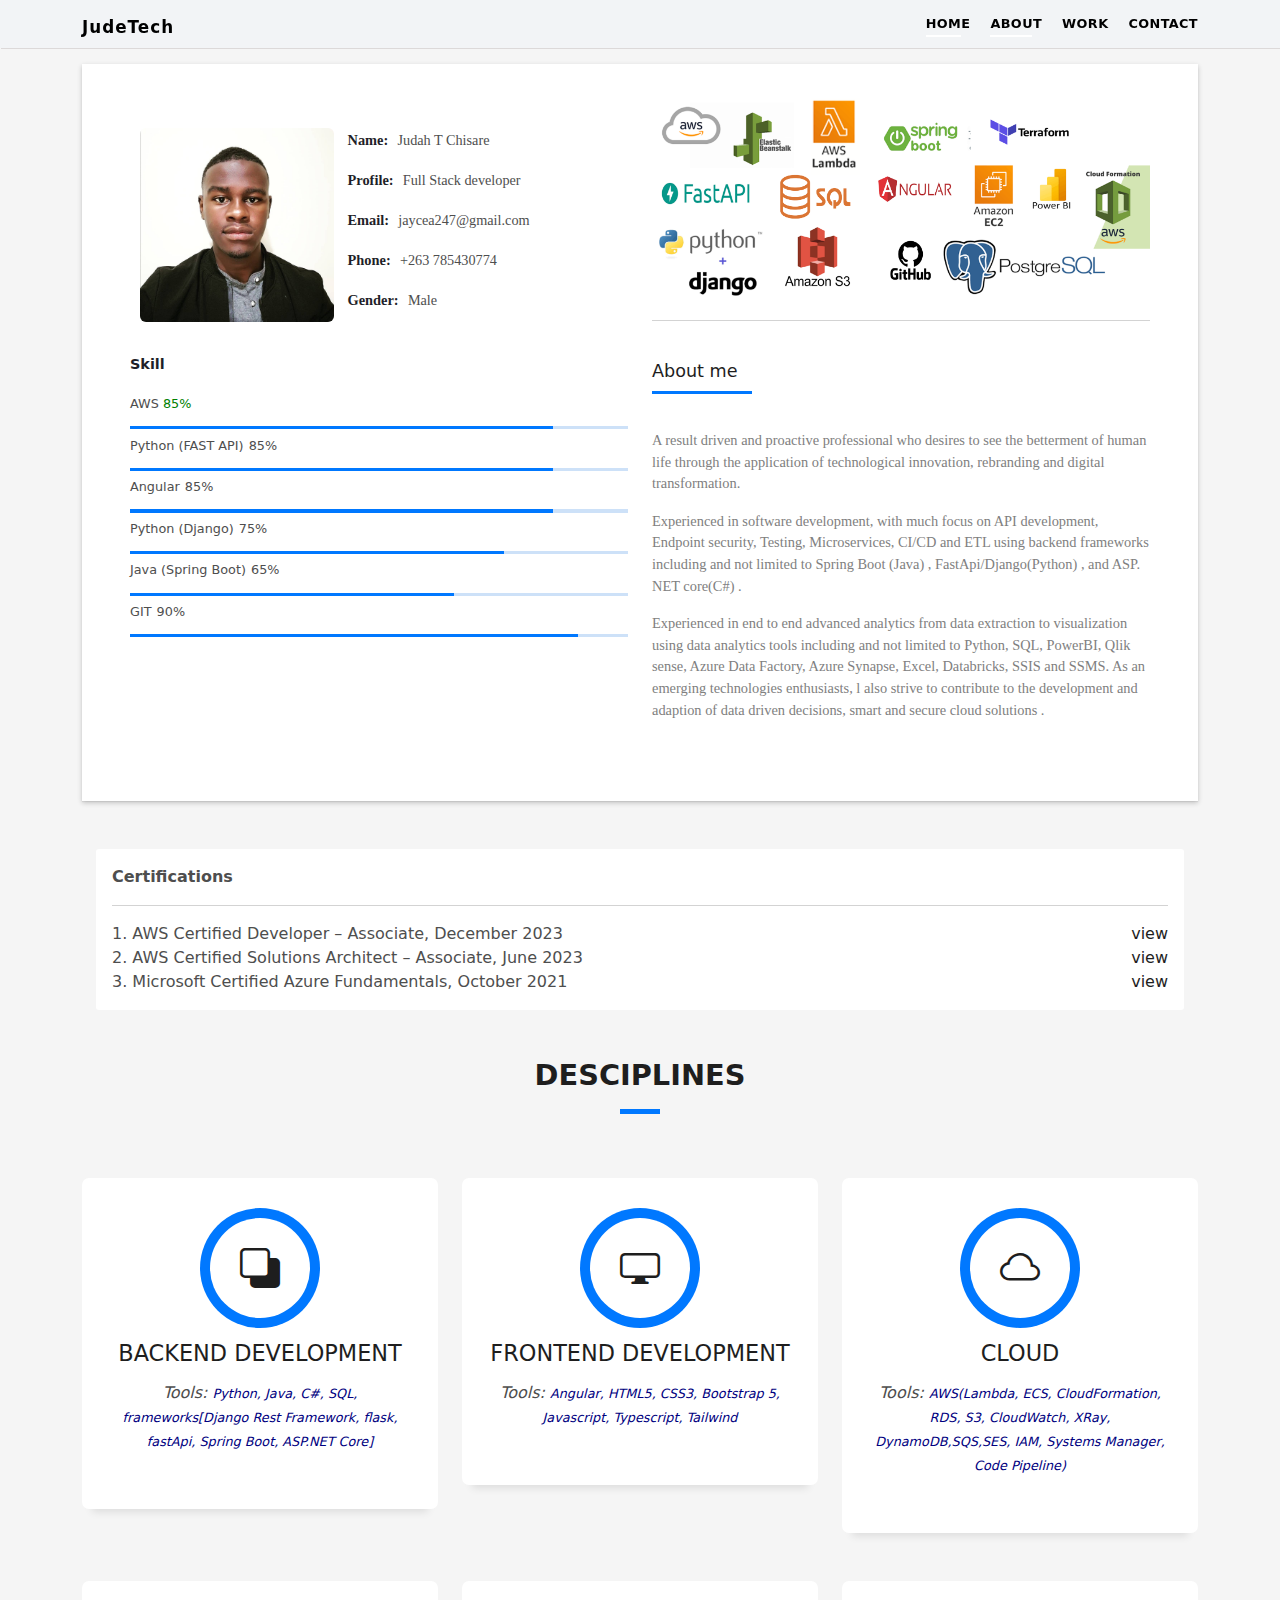
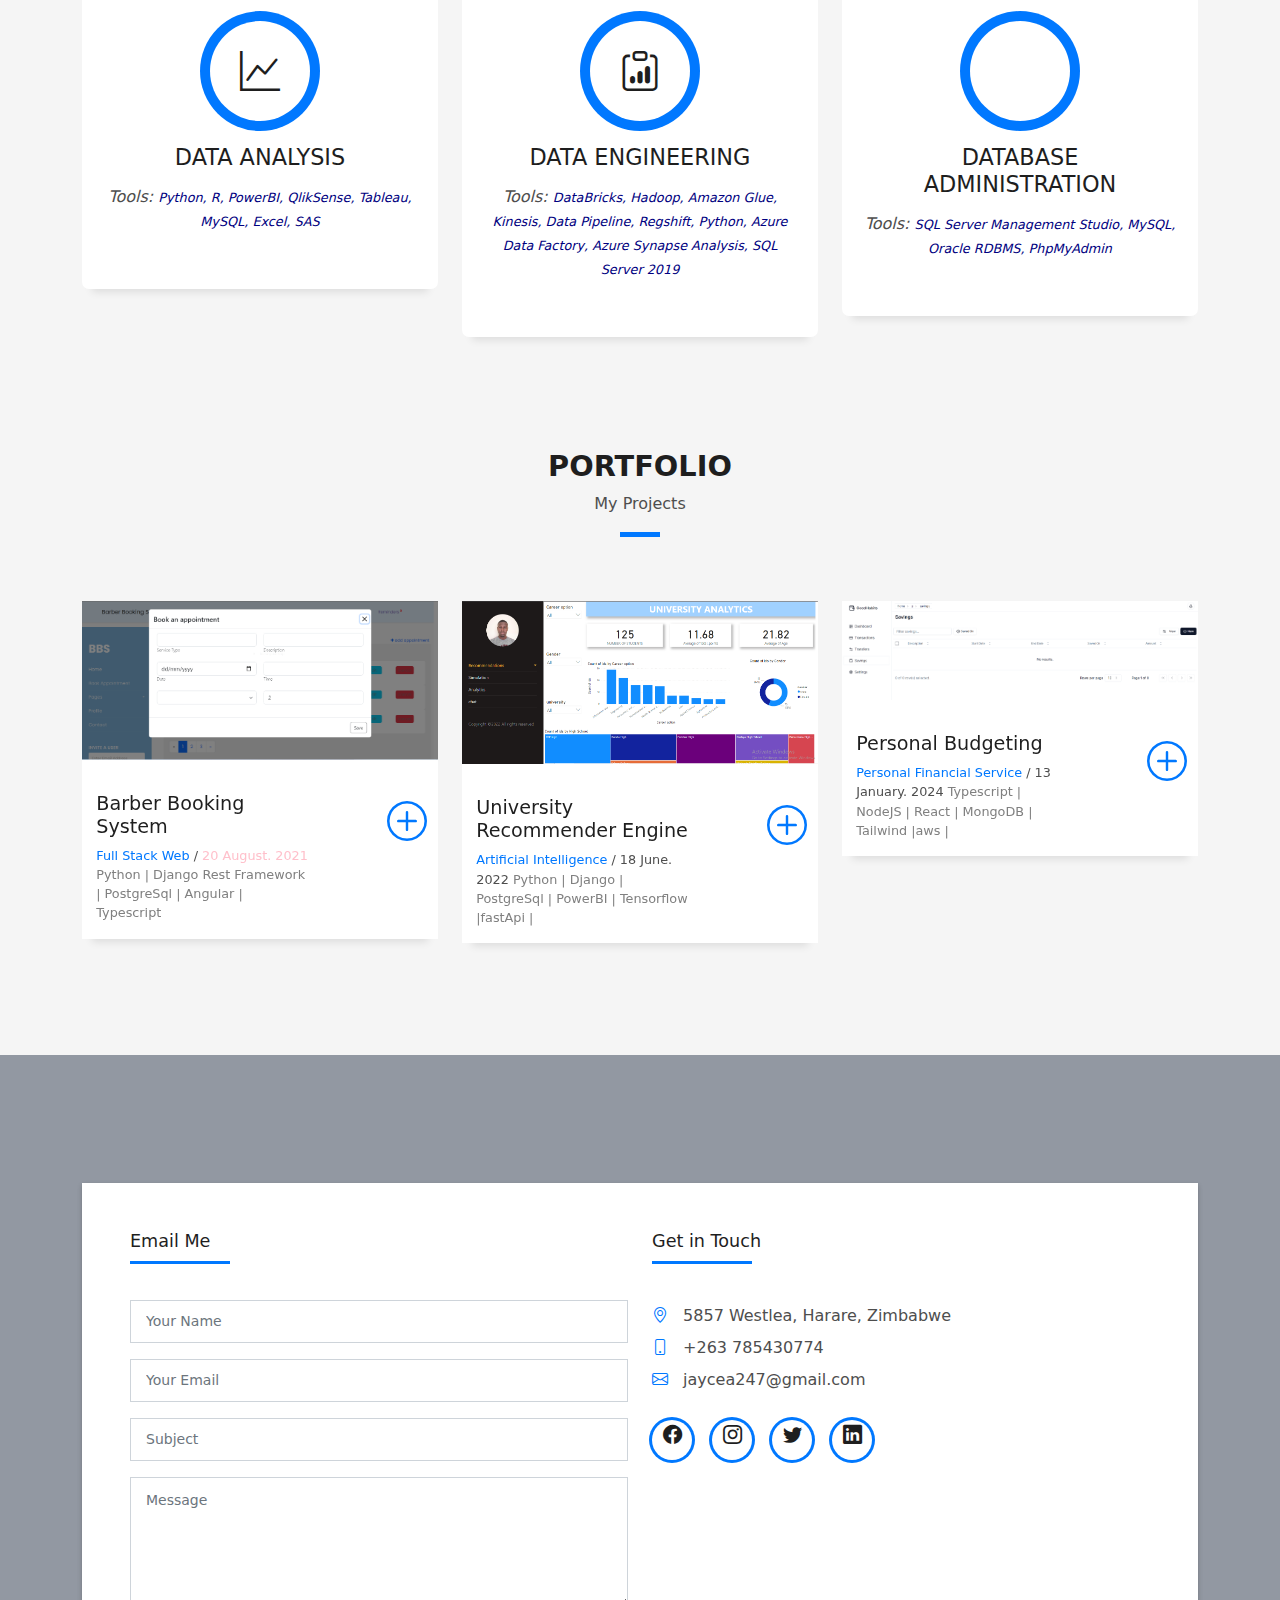
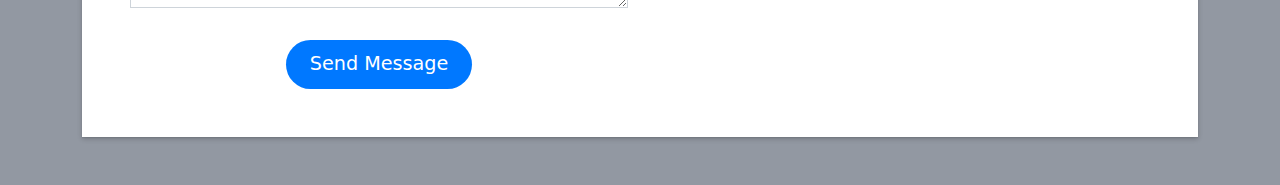
==== commit 54ced680: "rebraded the portfolio" ====
--- a/index.html
+++ b/index.html
@@ -32,7 +32,7 @@
     style="background-color:rgb(242, 244, 246);padding: 7px;margin-bottom: 2%; box-shadow:  1px 1px rgb(220, 217, 217)">
     <div class="container d-flex align-items-center justify-content-between">
 
-      <h3 class="logo"><a href="index.html" style="font-size:60%;color: black;">JudahTech</a></h3>
+      <h3 class="logo"><a href="index.html" style="font-size:60%;color: black;">JudeTech</a></h3>
       <!-- Uncomment below if you prefer to use an image logo -->
       <!-- <a href="index.html" class="logo"><img src="assets/img/logo.png" alt="" class="img-fluid"></a>-->
 
@@ -122,7 +122,7 @@
                   </div>
                 </div>
                 <div class="col-md-6">
-                  <div>
+                  <div class="skills-image">
                     <img style="width: 100%;margin-top: -6%;" src="assets/img/skills.png">
                     <hr>
                     <br>
--- a/assets/css/style.css
+++ b/assets/css/style.css
@@ -870,6 +870,10 @@
     /* margin-right: auto; */
     /* text-align: center; */
   }
+
+  .skills-image{
+    margin-top: 10%;
+  }
 }
 
 .skill-mf span {
